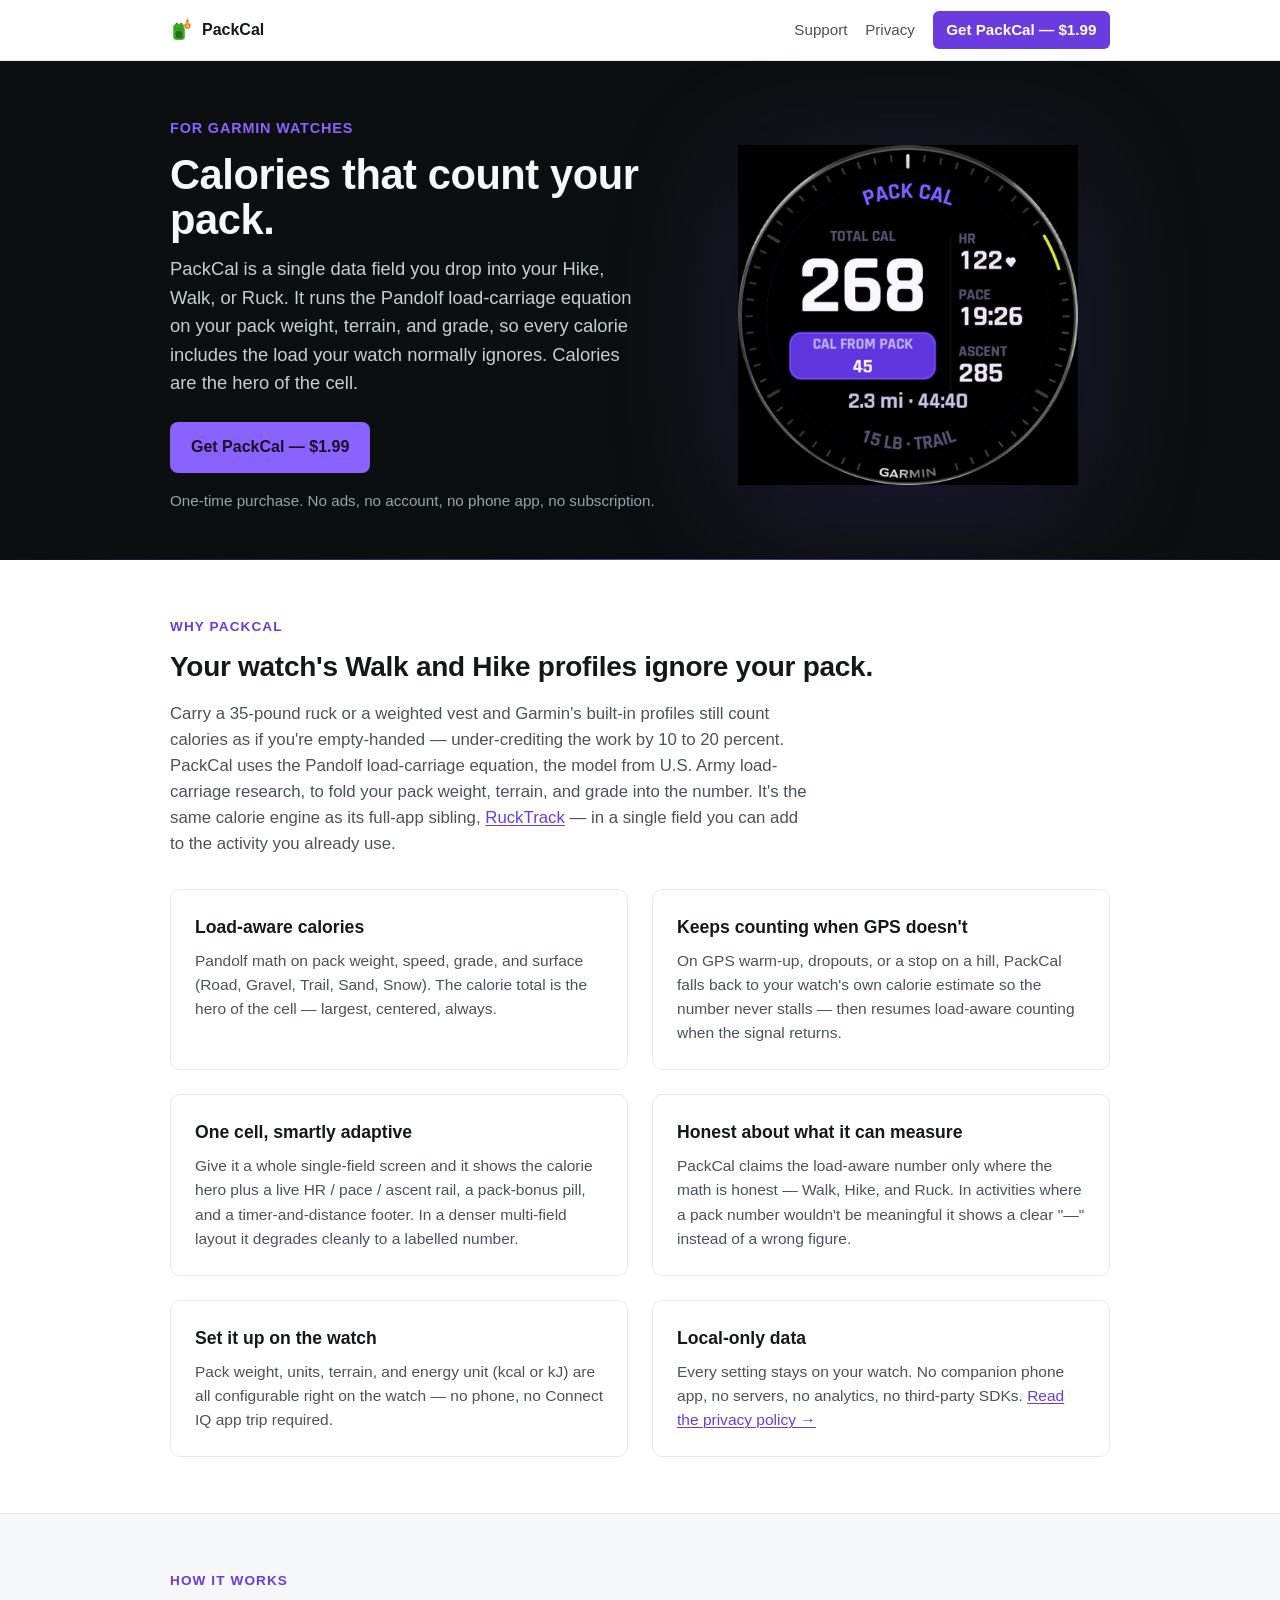
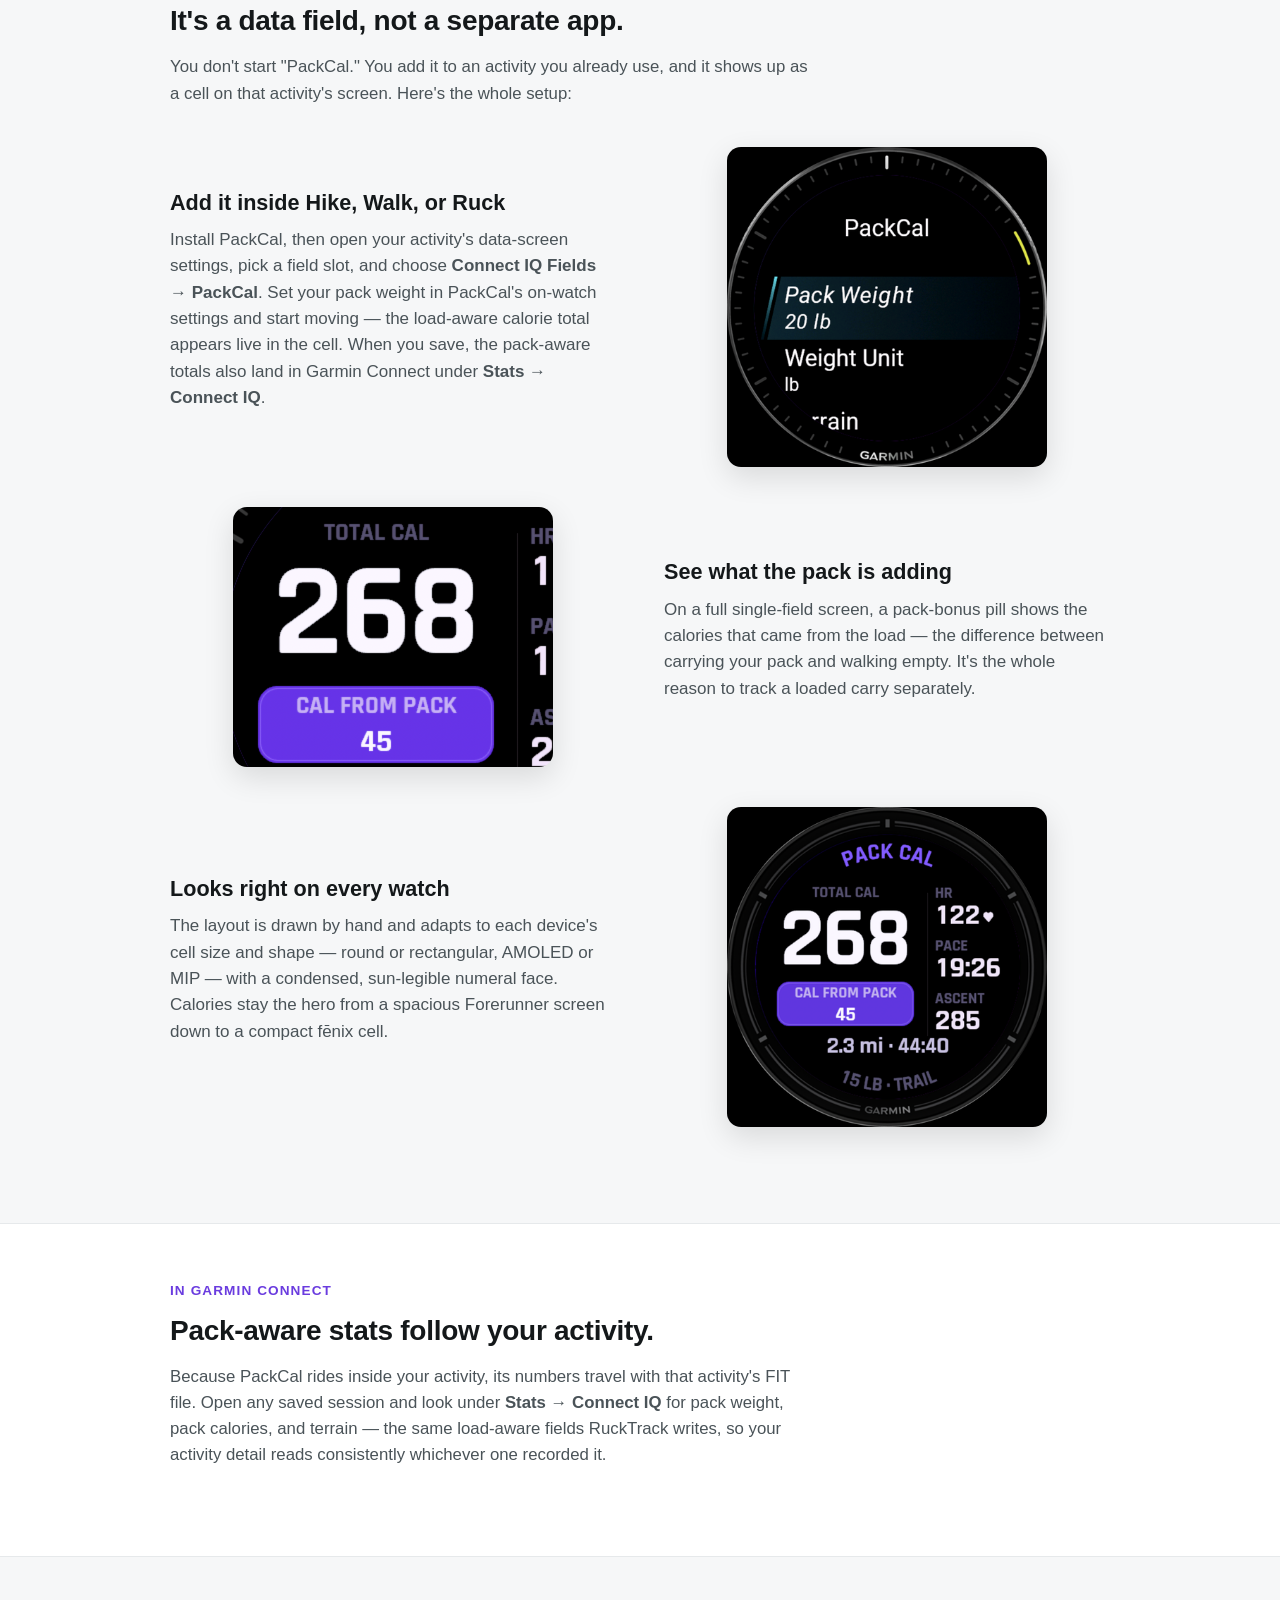
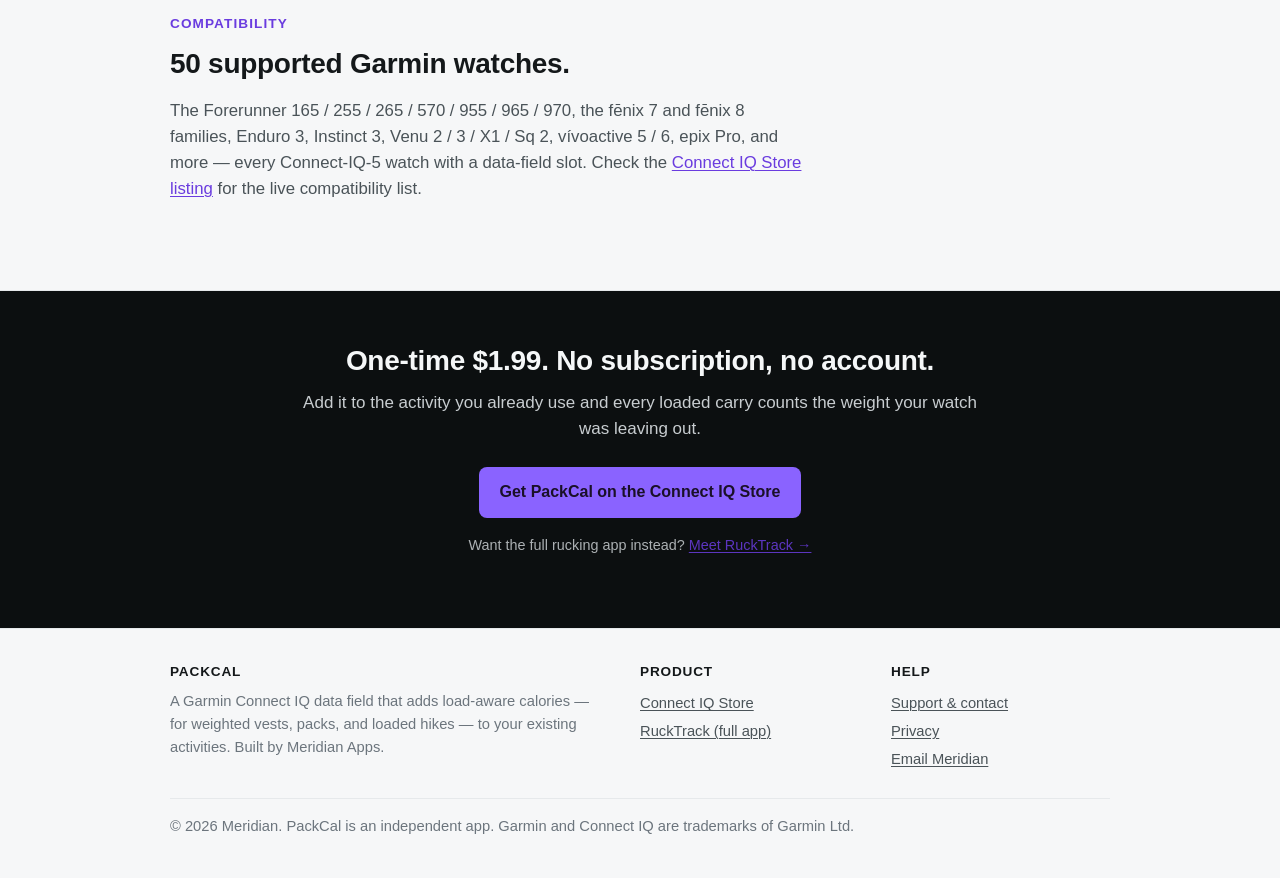
==== index.html @ c39e0c15 "PackCal docs site: landing, privacy, support + shared-style parity guard Public GitHub Pages site fo" ====
<!DOCTYPE html>
<html lang="en">
<head>
<meta charset="utf-8">
<meta name="viewport" content="width=device-width,initial-scale=1">
<title>PackCal — Load-aware calories for your Garmin, in one data field</title>
<meta name="description" content="PackCal is a Garmin Connect IQ data field that adds pack- and vest-aware calories to your Hike, Walk, or Ruck. Pandolf load-carriage math, calories as the hero of the cell, FIT export. $1.99 on the Connect IQ Store.">
<link rel="canonical" href="https://meridian-apps.github.io/packcal-docs/">
<meta property="og:type" content="website">
<meta property="og:title" content="PackCal — Load-aware calories for your Garmin, in one data field">
<meta property="og:description" content="Pack- and vest-aware calories via the Pandolf equation, dropped into your existing Hike or Walk. $1.99 on the Connect IQ Store.">
<meta property="og:url" content="https://meridian-apps.github.io/packcal-docs/">
<meta property="og:image" content="https://meridian-apps.github.io/packcal-docs/og-image.png">
<meta name="twitter:card" content="summary_large_image">
<meta name="twitter:title" content="PackCal — Load-aware calories for your Garmin, in one data field">
<meta name="twitter:description" content="Pack- and vest-aware calories via the Pandolf equation, dropped into your existing Hike or Walk.">
<meta name="twitter:image" content="https://meridian-apps.github.io/packcal-docs/og-image.png">
<link rel="icon" type="image/png" href="icon.png">
<link rel="stylesheet" href="style.css">
<script type="application/ld+json">
{
  "@context": "https://schema.org",
  "@type": "SoftwareApplication",
  "name": "PackCal",
  "applicationCategory": "HealthApplication",
  "applicationSubCategory": "Fitness",
  "operatingSystem": "Garmin Connect IQ",
  "description": "A Garmin Connect IQ data field that adds load-aware calories (weighted vest, pack, loaded hike) to your existing activities via the Pandolf equation. Calories as the hero of the cell, FIT export, on-watch settings.",
  "url": "https://meridian-apps.github.io/packcal-docs/",
  "downloadUrl": "https://apps.garmin.com/apps/2c5c0814-9b91-4dd4-92e8-3e60c0c3a8f1",
  "image": "https://meridian-apps.github.io/packcal-docs/og-image.png",
  "offers": {
    "@type": "Offer",
    "price": "1.99",
    "priceCurrency": "USD"
  },
  "publisher": {
    "@type": "Organization",
    "name": "Meridian",
    "url": "https://meridian-apps.github.io/packcal-docs/"
  }
}
</script>
</head>
<body>

<nav class="topnav">
  <div class="topnav-inner">
    <a class="topnav-brand" href="./"><img src="icon.png" alt=""> PackCal</a>
    <div class="topnav-links">
      <a href="support.html">Support</a>
      <a href="privacy.html">Privacy</a>
      <a class="topnav-cta" href="https://apps.garmin.com/apps/2c5c0814-9b91-4dd4-92e8-3e60c0c3a8f1">Get PackCal — $1.99</a>
    </div>
  </div>
</nav>

<header class="hero">
  <div class="hero-inner">
    <div>
      <p class="hero-tag">For Garmin watches</p>
      <h1>Calories that count your pack.</h1>
      <p class="hero-lede">PackCal is a single data field you drop into your Hike, Walk, or Ruck. It runs the Pandolf load-carriage equation on your pack weight, terrain, and grade, so every calorie includes the load your watch normally ignores. Calories are the hero of the cell.</p>
      <div class="hero-ctas">
        <a class="btn btn-primary" href="https://apps.garmin.com/apps/2c5c0814-9b91-4dd4-92e8-3e60c0c3a8f1">Get PackCal — $1.99</a>
      </div>
      <p class="hero-price">One-time purchase. No ads, no account, no phone app, no subscription.</p>
    </div>
    <div class="hero-shot">
      <img src="assets/screenshots/1-hero-15lb-trail.png" alt="PackCal single-field screen: a large calorie total with a live HR / pace / ascent rail and a pack-bonus pill, on a 15 lb Trail ruck">
    </div>
  </div>
</header>

<section>
  <div class="wrap">
    <p class="eyebrow">Why PackCal</p>
    <h2>Your watch's Walk and Hike profiles ignore your pack.</h2>
    <p class="section-lede">Carry a 35-pound ruck or a weighted vest and Garmin's built-in profiles still count calories as if you're empty-handed — under-crediting the work by 10 to 20 percent. PackCal uses the Pandolf load-carriage equation, the model from U.S. Army load-carriage research, to fold your pack weight, terrain, and grade into the number. It's the same calorie engine as its full-app sibling, <a href="https://meridian-apps.github.io/rucktrack-docs/">RuckTrack</a> — in a single field you can add to the activity you already use.</p>

    <div class="feature-grid">
      <div class="feature-card">
        <h3>Load-aware calories</h3>
        <p>Pandolf math on pack weight, speed, grade, and surface (Road, Gravel, Trail, Sand, Snow). The calorie total is the hero of the cell — largest, centered, always.</p>
      </div>
      <div class="feature-card">
        <h3>Keeps counting when GPS doesn't</h3>
        <p>On GPS warm-up, dropouts, or a stop on a hill, PackCal falls back to your watch's own calorie estimate so the number never stalls — then resumes load-aware counting when the signal returns.</p>
      </div>
      <div class="feature-card">
        <h3>One cell, smartly adaptive</h3>
        <p>Give it a whole single-field screen and it shows the calorie hero plus a live HR / pace / ascent rail, a pack-bonus pill, and a timer-and-distance footer. In a denser multi-field layout it degrades cleanly to a labelled number.</p>
      </div>
      <div class="feature-card">
        <h3>Honest about what it can measure</h3>
        <p>PackCal claims the load-aware number only where the math is honest — Walk, Hike, and Ruck. In activities where a pack number wouldn't be meaningful it shows a clear "&mdash;" instead of a wrong figure.</p>
      </div>
      <div class="feature-card">
        <h3>Set it up on the watch</h3>
        <p>Pack weight, units, terrain, and energy unit (kcal or kJ) are all configurable right on the watch — no phone, no Connect IQ app trip required.</p>
      </div>
      <div class="feature-card">
        <h3>Local-only data</h3>
        <p>Every setting stays on your watch. No companion phone app, no servers, no analytics, no third-party SDKs. <a href="privacy.html">Read the privacy policy &rarr;</a></p>
      </div>
    </div>
  </div>
</section>

<section class="alt">
  <div class="wrap">
    <p class="eyebrow">How it works</p>
    <h2>It's a data field, not a separate app.</h2>
    <p class="section-lede">You don't start "PackCal." You add it to an activity you already use, and it shows up as a cell on that activity's screen. Here's the whole setup:</p>

    <div class="row">
      <div class="row-text">
        <h3>Add it inside Hike, Walk, or Ruck</h3>
        <p>Install PackCal, then open your activity's data-screen settings, pick a field slot, and choose <strong>Connect IQ Fields &rarr; PackCal</strong>. Set your pack weight in PackCal's on-watch settings and start moving — the load-aware calorie total appears live in the cell. When you save, the pack-aware totals also land in Garmin Connect under <strong>Stats &rarr; Connect IQ</strong>.</p>
      </div>
      <div class="row-shot">
        <img src="assets/screenshots/3-on-watch-settings.png" alt="PackCal on-watch settings: pack weight, units, terrain, all editable on the watch">
      </div>
    </div>

    <div class="row reverse">
      <div class="row-text">
        <h3>See what the pack is adding</h3>
        <p>On a full single-field screen, a pack-bonus pill shows the calories that came from the load — the difference between carrying your pack and walking empty. It's the whole reason to track a loaded carry separately.</p>
      </div>
      <div class="row-shot">
        <img src="assets/screenshots/2-pack-added-crop.png" alt="PackCal pack-bonus pill showing calories added by the pack">
      </div>
    </div>

    <div class="row">
      <div class="row-text">
        <h3>Looks right on every watch</h3>
        <p>The layout is drawn by hand and adapts to each device's cell size and shape — round or rectangular, AMOLED or MIP — with a condensed, sun-legible numeral face. Calories stay the hero from a spacious Forerunner screen down to a compact fēnix cell.</p>
      </div>
      <div class="row-shot">
        <img src="assets/screenshots/5-epix-pro.png" alt="PackCal rendered on an epix Pro, showing the adaptive layout">
      </div>
    </div>
  </div>
</section>

<section>
  <div class="wrap">
    <p class="eyebrow">In Garmin Connect</p>
    <h2>Pack-aware stats follow your activity.</h2>
    <p class="section-lede">Because PackCal rides inside your activity, its numbers travel with that activity's FIT file. Open any saved session and look under <strong>Stats &rarr; Connect IQ</strong> for pack weight, pack calories, and terrain — the same load-aware fields RuckTrack writes, so your activity detail reads consistently whichever one recorded it.</p>
  </div>
</section>

<section class="alt">
  <div class="wrap">
    <p class="eyebrow">Compatibility</p>
    <h2>50 supported Garmin watches.</h2>
    <p class="section-lede">The Forerunner 165 / 255 / 265 / 570 / 955 / 965 / 970, the fēnix 7 and fēnix 8 families, Enduro 3, Instinct 3, Venu 2 / 3 / X1 / Sq 2, vívoactive 5 / 6, epix Pro, and more — every Connect-IQ-5 watch with a data-field slot. Check the <a href="https://apps.garmin.com/apps/2c5c0814-9b91-4dd4-92e8-3e60c0c3a8f1">Connect IQ Store listing</a> for the live compatibility list.</p>
  </div>
</section>

<section class="cta-band">
  <div class="wrap-narrow">
    <h2>One-time $1.99. No subscription, no account.</h2>
    <p>Add it to the activity you already use and every loaded carry counts the weight your watch was leaving out.</p>
    <a class="btn btn-primary" href="https://apps.garmin.com/apps/2c5c0814-9b91-4dd4-92e8-3e60c0c3a8f1">Get PackCal on the Connect IQ Store</a>
    <p style="margin-top: 1rem; font-size: 0.9rem; opacity: 0.85;">Want the full rucking app instead? <a href="https://meridian-apps.github.io/rucktrack-docs/">Meet RuckTrack &rarr;</a></p>
  </div>
</section>

<footer class="site-footer">
  <div class="wrap">
    <div class="footer-cols">
      <div>
        <h5>PackCal</h5>
        <p>A Garmin Connect IQ data field that adds load-aware calories — for weighted vests, packs, and loaded hikes — to your existing activities. Built by Meridian Apps.</p>
      </div>
      <div>
        <h5>Product</h5>
        <ul>
          <li><a href="https://apps.garmin.com/apps/2c5c0814-9b91-4dd4-92e8-3e60c0c3a8f1">Connect IQ Store</a></li>
          <li><a href="https://meridian-apps.github.io/rucktrack-docs/">RuckTrack (full app)</a></li>
        </ul>
      </div>
      <div>
        <h5>Help</h5>
        <ul>
          <li><a href="support.html">Support &amp; contact</a></li>
          <li><a href="privacy.html">Privacy</a></li>
          <li><a href="mailto:garmin.lanam+packcal@gmail.com">Email Meridian</a></li>
        </ul>
      </div>
    </div>
    <div class="footer-bottom">
      &copy; 2026 Meridian. PackCal is an independent app. Garmin and Connect IQ are trademarks of Garmin Ltd.
    </div>
  </div>
</footer>

</body>
</html>
---- style.css ----
/* PackCal docs — Meridian
   Light theme, AMOLED-friendly hero band, mobile-first.
*/

:root {
  --ink: #14181a;
  --ink-soft: #4a5358;
  --ink-mute: #6c757d;
  --paper: #ffffff;
  --paper-soft: #f6f7f8;
  --paper-edge: #e6e9eb;
  --brand: #6A3CDF;       /* violet for links, AA contrast on white */
  --brand-glow: #8A63FF;  /* in-app vibrant violet for accents */
  --hero-bg: #0c0f10;     /* near-black for AMOLED showcase band */
  --hero-ink: #f5f7f8;
}

* {
  box-sizing: border-box;
}

html {
  -webkit-text-size-adjust: 100%;
}

body {
  font-family: -apple-system, BlinkMacSystemFont, "Segoe UI", Roboto, "Helvetica Neue", Arial, sans-serif;
  margin: 0;
  padding: 0;
  color: var(--ink);
  background: var(--paper);
  line-height: 1.55;
  font-size: 17px;
}

img {
  max-width: 100%;
  height: auto;
  display: block;
}

a {
  color: var(--brand);
  text-decoration: underline;
  text-decoration-thickness: 1px;
  text-underline-offset: 2px;
}
a:hover { text-decoration-thickness: 2px; }

code {
  background: var(--paper-soft);
  padding: 0.1rem 0.35rem;
  border-radius: 3px;
  font-size: 0.92em;
  font-family: ui-monospace, SFMono-Regular, "SF Mono", Menlo, Consolas, monospace;
}

/* ---------- Layout primitives ---------- */

.wrap {
  max-width: 980px;
  margin: 0 auto;
  padding: 0 1.25rem;
}

.wrap-narrow {
  max-width: 720px;
  margin: 0 auto;
  padding: 0 1.25rem;
}

/* ---------- Top nav ---------- */

.topnav {
  background: var(--paper);
  border-bottom: 1px solid var(--paper-edge);
  position: sticky;
  top: 0;
  z-index: 10;
  backdrop-filter: saturate(180%) blur(10px);
  -webkit-backdrop-filter: saturate(180%) blur(10px);
  background: rgba(255,255,255,0.92);
}
.topnav-inner {
  max-width: 980px;
  margin: 0 auto;
  padding: 0.7rem 1.25rem;
  display: flex;
  align-items: center;
  gap: 1.25rem;
  flex-wrap: wrap;
}
.topnav-brand {
  font-weight: 700;
  font-size: 1rem;
  color: var(--ink);
  text-decoration: none;
  display: flex;
  align-items: center;
  gap: 0.5rem;
}
.topnav-brand img {
  width: 24px;
  height: 24px;
  border-radius: 5px;
}
.topnav-links {
  margin-left: auto;
  display: flex;
  gap: 1.1rem;
  align-items: center;
  flex-wrap: wrap;
}
.topnav-links a {
  color: var(--ink-soft);
  text-decoration: none;
  font-size: 0.95rem;
}
.topnav-links a:hover { color: var(--brand); }
.topnav-cta {
  background: var(--brand);
  color: #fff !important;
  padding: 0.45rem 0.85rem;
  border-radius: 6px;
  font-weight: 600;
  font-size: 0.9rem;
}
.topnav-cta:hover { background: #4F23B8; }

/* ---------- Hero ---------- */

.hero {
  background: var(--hero-bg);
  color: var(--hero-ink);
  padding: 3.5rem 0 3rem;
  position: relative;
  overflow: hidden;
}
.hero::after {
  content: "";
  position: absolute;
  inset: auto 0 0 0;
  height: 1px;
  background: linear-gradient(90deg, transparent, rgba(138,99,255,0.6), transparent);
}
.hero-inner {
  max-width: 980px;
  margin: 0 auto;
  padding: 0 1.25rem;
  display: grid;
  grid-template-columns: 1.1fr 0.9fr;
  gap: 2.5rem;
  align-items: center;
}
.hero h1 {
  font-size: 2.6rem;
  line-height: 1.1;
  margin: 0 0 0.75rem;
  letter-spacing: -0.01em;
  font-weight: 700;
}
.hero-tag {
  color: var(--brand-glow);
  font-weight: 600;
  font-size: 0.9rem;
  text-transform: uppercase;
  letter-spacing: 0.06em;
  margin: 0 0 0.75rem;
}
.hero-lede {
  font-size: 1.15rem;
  color: #c8cdd0;
  margin: 0 0 1.5rem;
  max-width: 30rem;
}
.hero-ctas {
  display: flex;
  gap: 0.85rem;
  flex-wrap: wrap;
  align-items: center;
}
.btn {
  display: inline-block;
  padding: 0.75rem 1.25rem;
  border-radius: 8px;
  font-weight: 600;
  text-decoration: none;
  font-size: 1rem;
  border: 1px solid transparent;
  transition: background 0.15s, border 0.15s;
}
.btn-primary {
  background: var(--brand-glow);
  color: #1A1028;
}
.btn-primary:hover { background: #9C7CFF; }
.btn-secondary {
  background: transparent;
  color: var(--hero-ink);
  border-color: rgba(255,255,255,0.25);
}
.btn-secondary:hover { border-color: var(--brand-glow); color: var(--brand-glow); }
.hero-price {
  color: #9aa3a8;
  font-size: 0.95rem;
  margin: 1rem 0 0;
}
.hero-shot {
  display: flex;
  justify-content: center;
}
.hero-shot img {
  max-width: 340px;
  width: 100%;
  filter: drop-shadow(0 20px 60px rgba(138,99,255,0.18)) drop-shadow(0 6px 20px rgba(0,0,0,0.45));
}

/* ---------- Sections ---------- */

section {
  padding: 3.5rem 0;
  border-bottom: 1px solid var(--paper-edge);
}
section.alt {
  background: var(--paper-soft);
}
section:last-of-type { border-bottom: 0; }

.eyebrow {
  color: var(--brand);
  font-weight: 600;
  font-size: 0.85rem;
  text-transform: uppercase;
  letter-spacing: 0.08em;
  margin: 0 0 0.5rem;
}
h2 {
  font-size: 1.75rem;
  margin: 0 0 0.75rem;
  letter-spacing: -0.01em;
}
h3 {
  font-size: 1.15rem;
  margin: 1.5rem 0 0.5rem;
}
p { margin: 0 0 1rem; }
.section-lede {
  font-size: 1.05rem;
  color: var(--ink-soft);
  margin: 0 0 2rem;
  max-width: 40rem;
}

/* ---------- Feature grid ---------- */

.feature-grid {
  display: grid;
  grid-template-columns: repeat(2, 1fr);
  gap: 1.5rem;
  margin: 0;
}
.feature-card {
  background: var(--paper);
  border: 1px solid var(--paper-edge);
  border-radius: 10px;
  padding: 1.5rem;
}
section.alt .feature-card {
  background: var(--paper);
}
.feature-card h3 {
  margin: 0 0 0.5rem;
  font-size: 1.1rem;
}
.feature-card p {
  color: var(--ink-soft);
  font-size: 0.97rem;
  margin: 0;
}

/* ---------- Watch screenshot strip ---------- */

.shots {
  display: grid;
  grid-template-columns: repeat(3, 1fr);
  gap: 1.5rem;
  margin: 2rem 0 0;
}
.shot {
  text-align: center;
}
.shot img {
  background: #000;
  border-radius: 12px;
  margin: 0 auto;
  max-width: 280px;
  width: 100%;
  box-shadow: 0 10px 30px rgba(0,0,0,0.12);
}
.shot-caption {
  margin-top: 0.6rem;
  font-size: 0.9rem;
  color: var(--ink-soft);
}

/* ---------- Feature row (image + text alternating) ---------- */

.row {
  display: grid;
  grid-template-columns: 1fr 1fr;
  gap: 3rem;
  align-items: center;
  margin: 2.5rem 0;
}
.row.reverse .row-text { order: 2; }
.row.reverse .row-shot { order: 1; }
.row-shot img {
  max-width: 320px;
  margin: 0 auto;
  background: #000;
  border-radius: 14px;
  box-shadow: 0 10px 30px rgba(0,0,0,0.12);
}
.row-text h3 {
  margin-top: 0;
  font-size: 1.35rem;
}
.row-text p { color: var(--ink-soft); }

/* ---------- Connect screenshots ---------- */

.connect-row {
  display: grid;
  grid-template-columns: 1fr 1fr;
  gap: 2rem;
  margin: 1.5rem 0 0;
  align-items: flex-start;
}
.connect-row img {
  border-radius: 14px;
  box-shadow: 0 10px 30px rgba(0,0,0,0.12);
  max-width: 380px;
  margin: 0 auto;
  border: 1px solid var(--paper-edge);
}
.connect-row figcaption {
  text-align: center;
  font-size: 0.9rem;
  color: var(--ink-soft);
  margin-top: 0.75rem;
}

/* ---------- Devices ---------- */

.device-grid {
  display: grid;
  grid-template-columns: repeat(2, 1fr);
  gap: 1rem 2rem;
  margin: 1.25rem 0 0;
}
.device-grid h4 {
  margin: 1.25rem 0 0.25rem;
  font-size: 0.85rem;
  text-transform: uppercase;
  letter-spacing: 0.06em;
  color: var(--ink-mute);
}
.device-grid ul {
  margin: 0;
  padding: 0;
  list-style: none;
}
.device-grid li {
  padding: 0.15rem 0;
  font-size: 0.97rem;
}

/* ---------- CTA band ---------- */

.cta-band {
  background: var(--hero-bg);
  color: var(--hero-ink);
  padding: 3rem 0;
  text-align: center;
}
.cta-band h2 {
  color: var(--hero-ink);
  margin: 0 0 0.5rem;
}
.cta-band p {
  color: #c8cdd0;
  margin: 0 0 1.5rem;
}
.cta-band .btn-primary { background: var(--brand-glow); color: #1A1028; }

/* ---------- TOC, content pages ---------- */

.page-head {
  padding: 2.5rem 0 1.5rem;
}
.page-head h1 {
  margin: 0 0 0.5rem;
  font-size: 2.1rem;
  letter-spacing: -0.01em;
}
.page-head .updated,
.updated {
  color: var(--ink-mute);
  font-size: 0.9rem;
}

.toc {
  background: var(--paper-soft);
  padding: 1.1rem 1.5rem;
  border-radius: 8px;
  margin: 1.5rem 0 2rem;
  border: 1px solid var(--paper-edge);
}
.toc ol { margin: 0; padding-left: 1.25rem; }
.toc a { color: var(--ink); text-decoration: none; }
.toc a:hover { text-decoration: underline; }

.content-page {
  padding-bottom: 3rem;
}
.content-page h2 {
  font-size: 1.4rem;
  margin: 2rem 0 0.5rem;
  scroll-margin-top: 5rem;
}
.content-page h3 {
  font-size: 1.1rem;
  margin: 1.5rem 0 0.5rem;
}
.content-page ul, .content-page ol {
  padding-left: 1.4rem;
  margin: 0.5rem 0 1.25rem;
}
.content-page li { margin-bottom: 0.35rem; }

.back {
  font-size: 0.9rem;
  display: inline-block;
  margin: 0.5rem 0 0;
}

/* ---------- Math block ---------- */
.formula {
  background: var(--paper-soft);
  border-left: 3px solid var(--brand-glow);
  padding: 0.85rem 1.1rem;
  font-family: ui-monospace, SFMono-Regular, "SF Mono", Menlo, Consolas, monospace;
  font-size: 0.95rem;
  margin: 1rem 0;
  overflow-x: auto;
  border-radius: 0 6px 6px 0;
}
.formula em { color: var(--ink-mute); font-style: normal; }

/* ---------- Footer ---------- */

footer.site-footer {
  background: var(--paper-soft);
  border-top: 1px solid var(--paper-edge);
  padding: 2rem 0 2.5rem;
  color: var(--ink-mute);
  font-size: 0.92rem;
  margin-top: 0;
}
footer.site-footer a { color: var(--ink-soft); }
.footer-cols {
  display: grid;
  grid-template-columns: 2fr 1fr 1fr;
  gap: 2rem;
}
.footer-cols h5 {
  margin: 0 0 0.5rem;
  font-size: 0.85rem;
  text-transform: uppercase;
  letter-spacing: 0.06em;
  color: var(--ink);
}
.footer-cols ul {
  list-style: none;
  padding: 0;
  margin: 0;
}
.footer-cols li { padding: 0.15rem 0; }
.footer-bottom {
  margin-top: 1.5rem;
  padding-top: 1rem;
  border-top: 1px solid var(--paper-edge);
}

/* ---------- Mobile ---------- */

@media (max-width: 760px) {
  body { font-size: 16px; }
  .hero { padding: 2.25rem 0 2rem; }
  .hero-inner {
    grid-template-columns: 1fr;
    gap: 1.5rem;
    text-align: center;
  }
  .hero h1 { font-size: 2rem; }
  .hero-lede { margin-left: auto; margin-right: auto; }
  .hero-ctas { justify-content: center; }
  .hero-shot img { max-width: 260px; }
  section { padding: 2.5rem 0; }
  h2 { font-size: 1.45rem; }
  .feature-grid {
    grid-template-columns: 1fr;
    gap: 1rem;
  }
  .shots { grid-template-columns: repeat(2, 1fr); gap: 1rem; }
  .row { grid-template-columns: 1fr; gap: 1.25rem; }
  .row.reverse .row-text,
  .row.reverse .row-shot { order: 0; }
  .row-shot img { max-width: 240px; }
  .connect-row { grid-template-columns: 1fr; }
  .device-grid { grid-template-columns: 1fr; gap: 0.25rem; }
  .topnav-links { gap: 0.75rem; font-size: 0.9rem; }
  .footer-cols { grid-template-columns: 1fr; gap: 1.25rem; }
  .toc { padding: 1rem 1.25rem; }
}

@media (max-width: 420px) {
  .shots { grid-template-columns: 1fr; }
  .topnav-inner { padding: 0.6rem 1rem; }
  .topnav-links a:not(.topnav-cta) { display: none; }
  .topnav-cta { padding: 0.4rem 0.75rem; font-size: 0.85rem; }
}
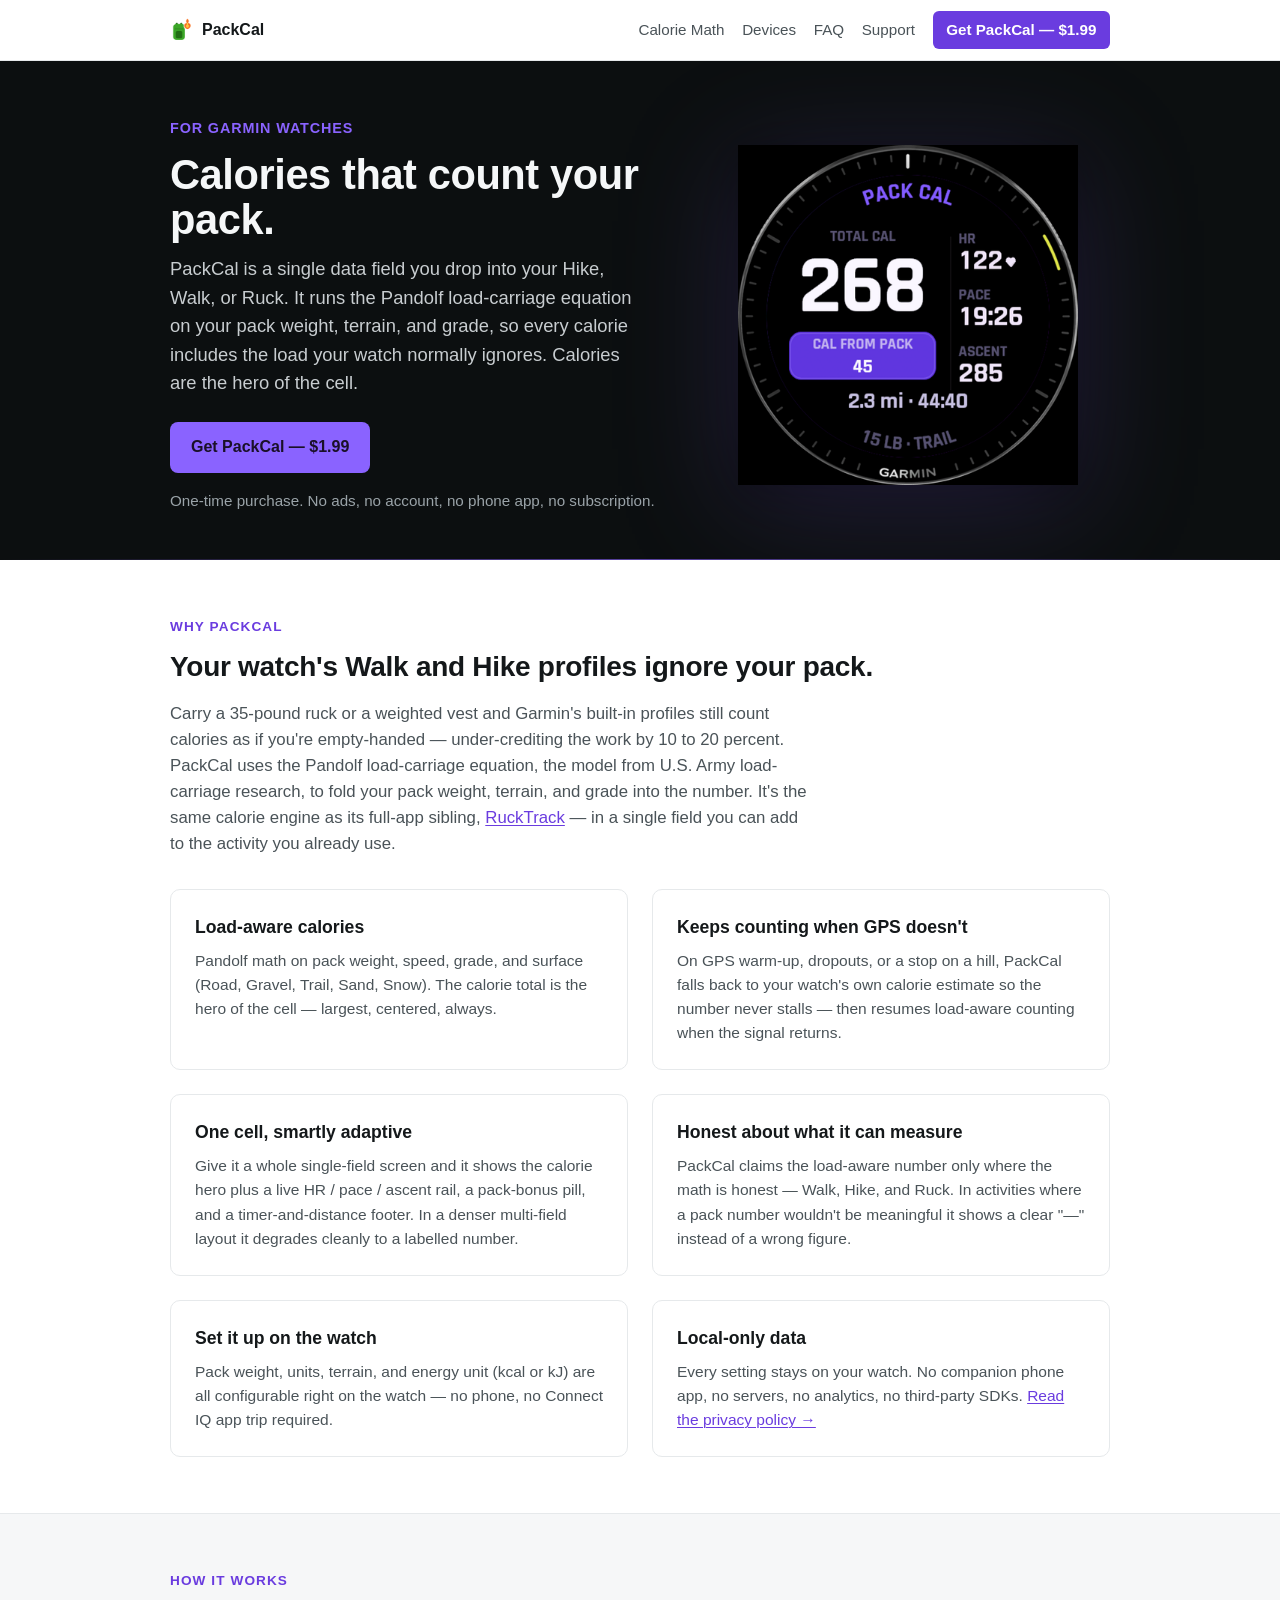
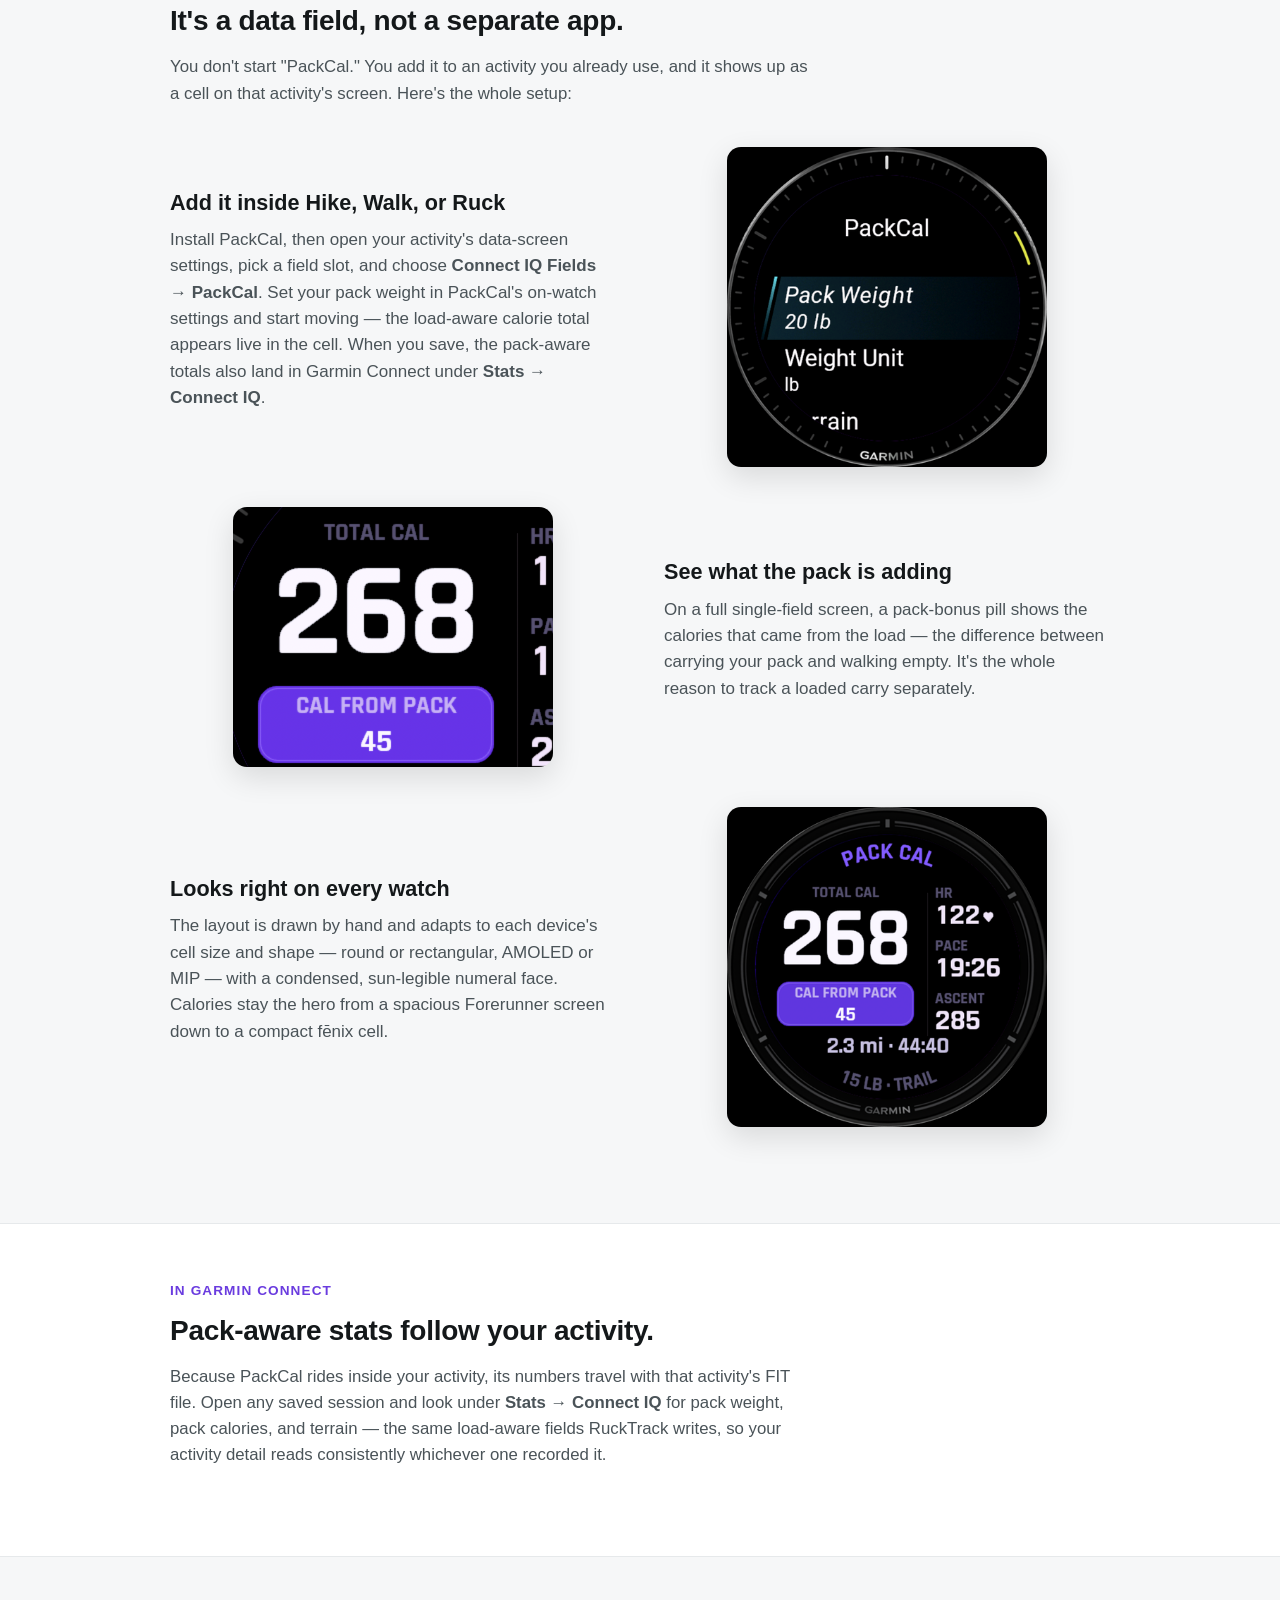
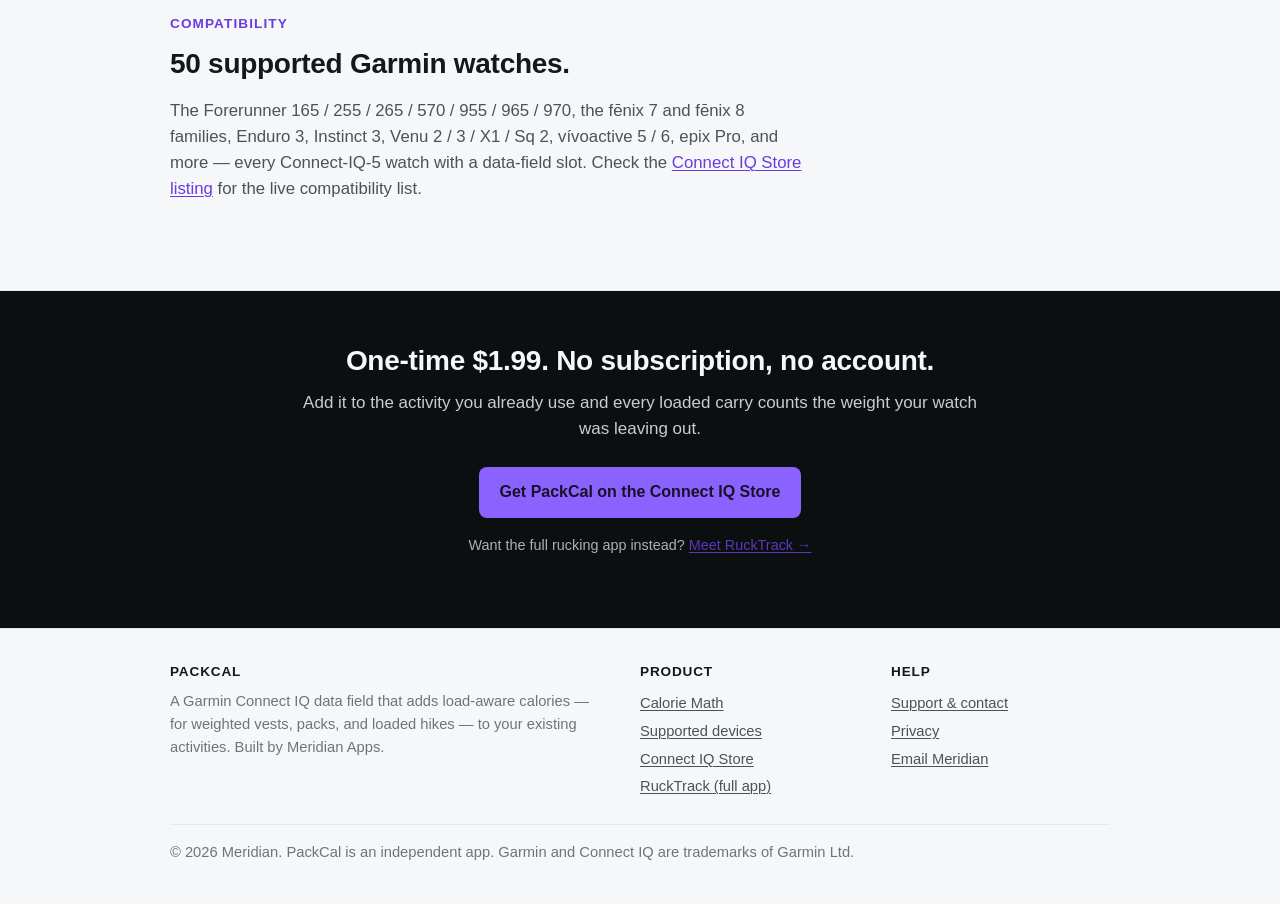
==== commit 99963f53: "Add FAQ, Calorie Math, and Devices pages; wire nav + sitemap - faq.html — data-field-first FAQ (how " ====
--- a/index.html
+++ b/index.html
@@ -48,8 +48,10 @@
   <div class="topnav-inner">
     <a class="topnav-brand" href="./"><img src="icon.png" alt=""> PackCal</a>
     <div class="topnav-links">
+      <a href="calorie-math.html">Calorie Math</a>
+      <a href="devices.html">Devices</a>
+      <a href="faq.html">FAQ</a>
       <a href="support.html">Support</a>
-      <a href="privacy.html">Privacy</a>
       <a class="topnav-cta" href="https://apps.garmin.com/apps/2c5c0814-9b91-4dd4-92e8-3e60c0c3a8f1">Get PackCal — $1.99</a>
     </div>
   </div>
@@ -180,6 +182,8 @@
       <div>
         <h5>Product</h5>
         <ul>
+          <li><a href="calorie-math.html">Calorie Math</a></li>
+          <li><a href="devices.html">Supported devices</a></li>
           <li><a href="https://apps.garmin.com/apps/2c5c0814-9b91-4dd4-92e8-3e60c0c3a8f1">Connect IQ Store</a></li>
           <li><a href="https://meridian-apps.github.io/rucktrack-docs/">RuckTrack (full app)</a></li>
         </ul>
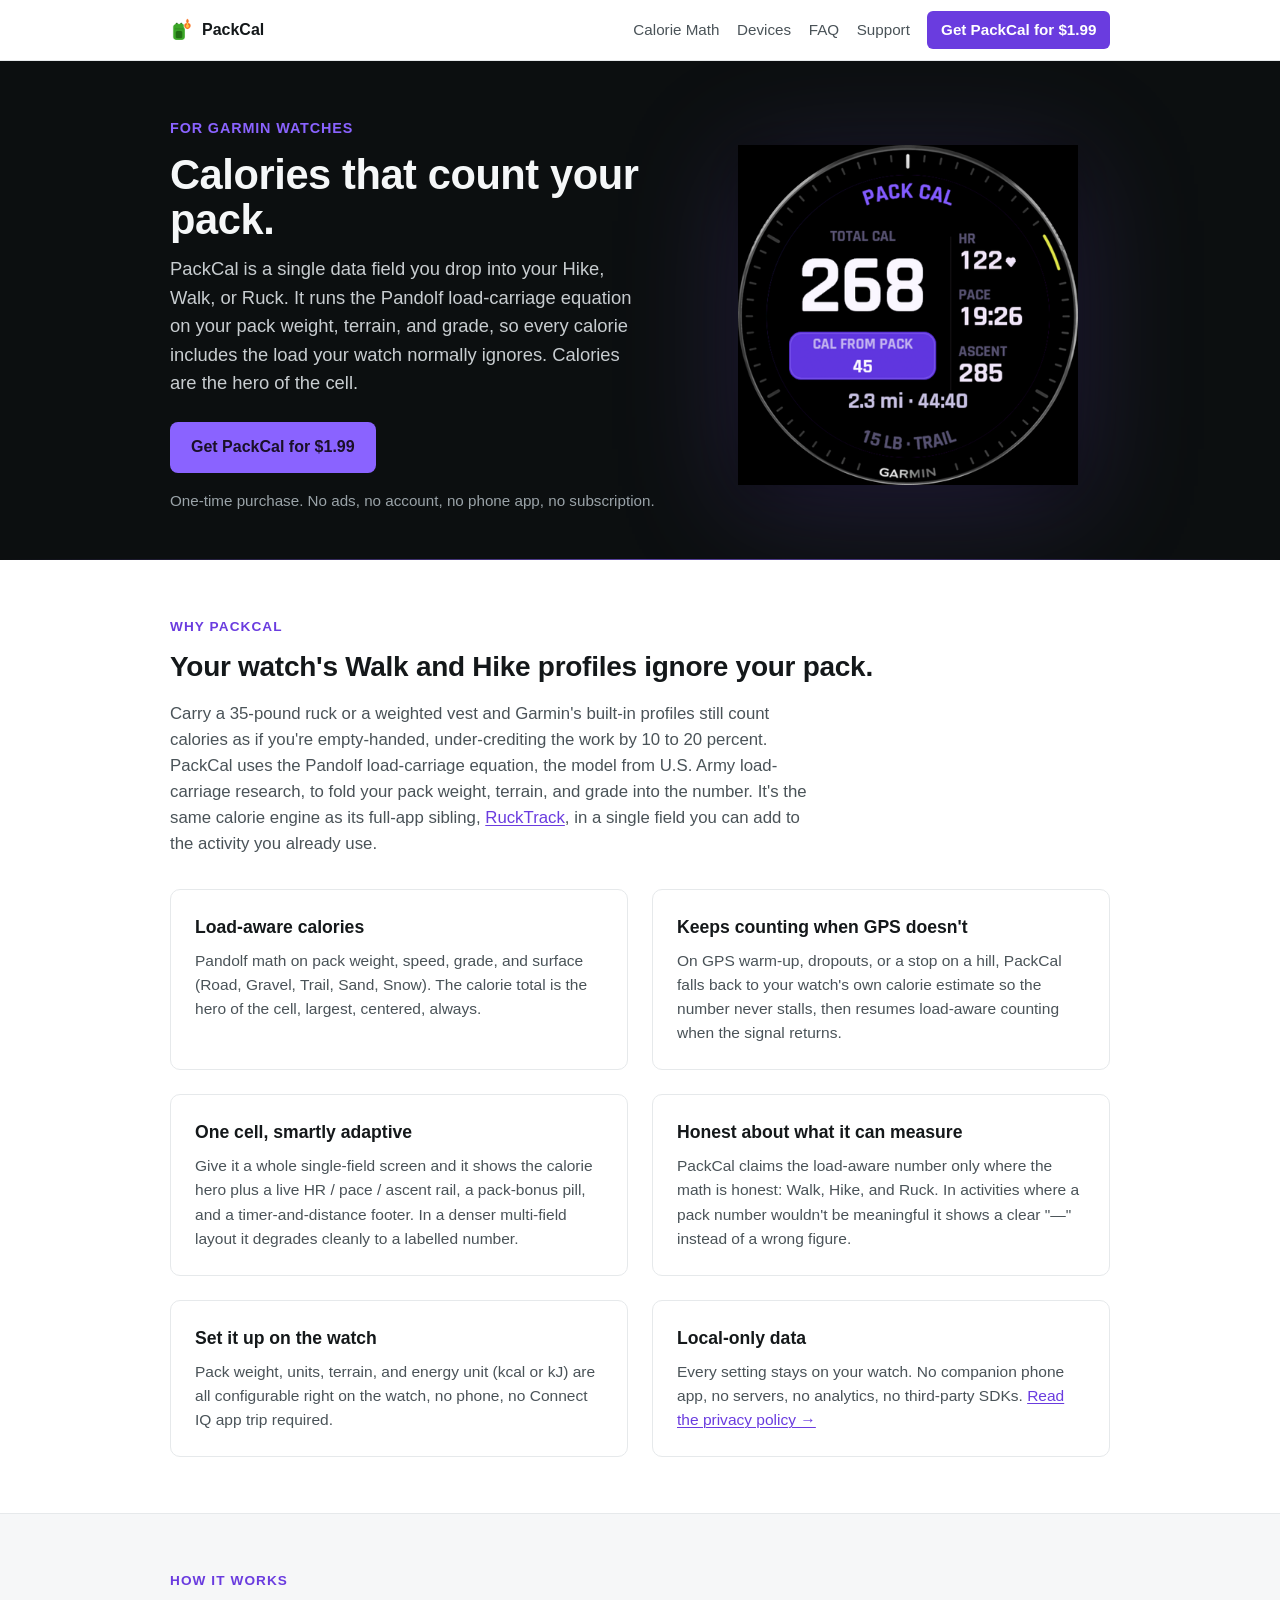
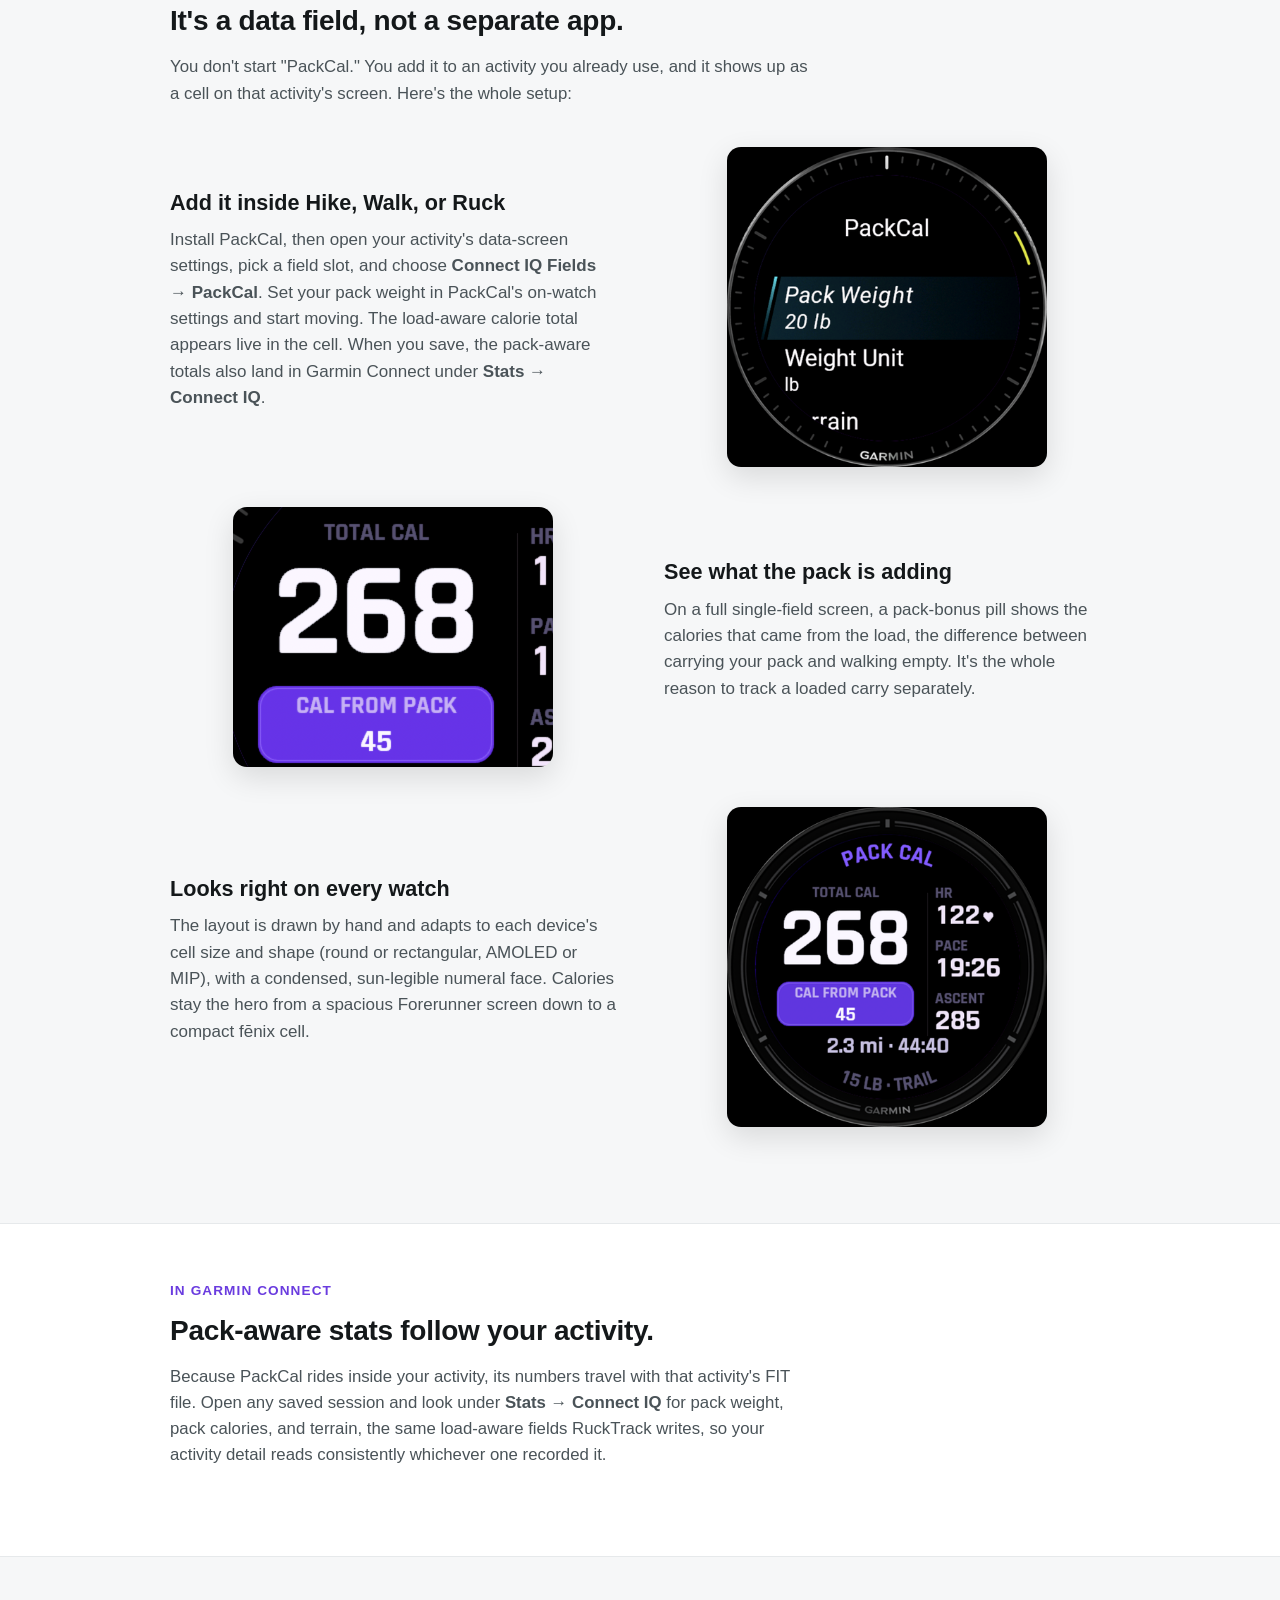
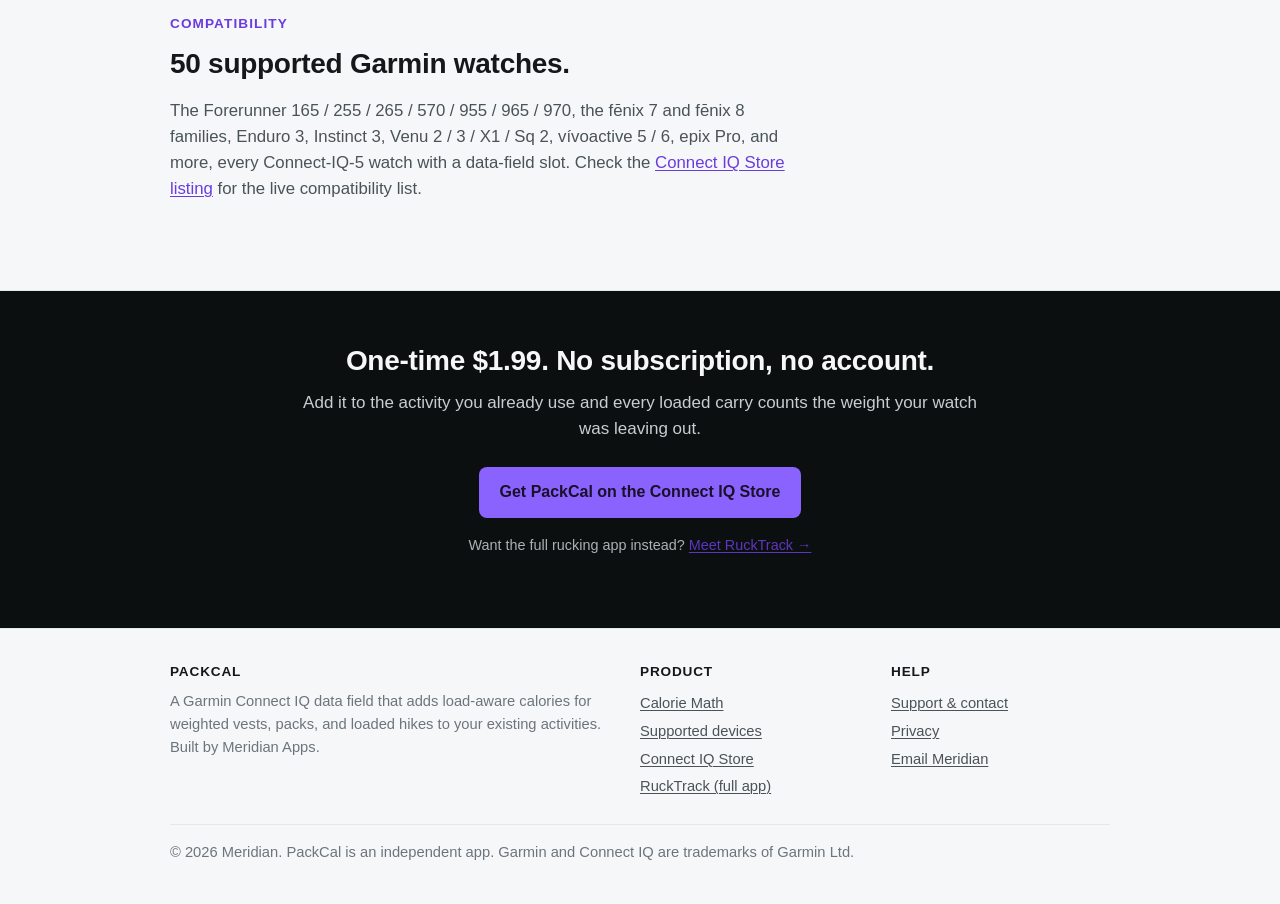
==== commit 1f45485e: "docs: cut em-dashes from prose Per house style, reduce em-dash density in the prose. Connective and " ====
--- a/index.html
+++ b/index.html
@@ -52,7 +52,7 @@
       <a href="devices.html">Devices</a>
       <a href="faq.html">FAQ</a>
       <a href="support.html">Support</a>
-      <a class="topnav-cta" href="https://apps.garmin.com/apps/2c5c0814-9b91-4dd4-92e8-3e60c0c3a8f1">Get PackCal — $1.99</a>
+      <a class="topnav-cta" href="https://apps.garmin.com/apps/2c5c0814-9b91-4dd4-92e8-3e60c0c3a8f1">Get PackCal for $1.99</a>
     </div>
   </div>
 </nav>
@@ -64,7 +64,7 @@
       <h1>Calories that count your pack.</h1>
       <p class="hero-lede">PackCal is a single data field you drop into your Hike, Walk, or Ruck. It runs the Pandolf load-carriage equation on your pack weight, terrain, and grade, so every calorie includes the load your watch normally ignores. Calories are the hero of the cell.</p>
       <div class="hero-ctas">
-        <a class="btn btn-primary" href="https://apps.garmin.com/apps/2c5c0814-9b91-4dd4-92e8-3e60c0c3a8f1">Get PackCal — $1.99</a>
+        <a class="btn btn-primary" href="https://apps.garmin.com/apps/2c5c0814-9b91-4dd4-92e8-3e60c0c3a8f1">Get PackCal for $1.99</a>
       </div>
       <p class="hero-price">One-time purchase. No ads, no account, no phone app, no subscription.</p>
     </div>
@@ -78,16 +78,16 @@
   <div class="wrap">
     <p class="eyebrow">Why PackCal</p>
     <h2>Your watch's Walk and Hike profiles ignore your pack.</h2>
-    <p class="section-lede">Carry a 35-pound ruck or a weighted vest and Garmin's built-in profiles still count calories as if you're empty-handed — under-crediting the work by 10 to 20 percent. PackCal uses the Pandolf load-carriage equation, the model from U.S. Army load-carriage research, to fold your pack weight, terrain, and grade into the number. It's the same calorie engine as its full-app sibling, <a href="https://meridian-apps.github.io/rucktrack-docs/">RuckTrack</a> — in a single field you can add to the activity you already use.</p>
+    <p class="section-lede">Carry a 35-pound ruck or a weighted vest and Garmin's built-in profiles still count calories as if you're empty-handed, under-crediting the work by 10 to 20 percent. PackCal uses the Pandolf load-carriage equation, the model from U.S. Army load-carriage research, to fold your pack weight, terrain, and grade into the number. It's the same calorie engine as its full-app sibling, <a href="https://meridian-apps.github.io/rucktrack-docs/">RuckTrack</a>, in a single field you can add to the activity you already use.</p>
 
     <div class="feature-grid">
       <div class="feature-card">
         <h3>Load-aware calories</h3>
-        <p>Pandolf math on pack weight, speed, grade, and surface (Road, Gravel, Trail, Sand, Snow). The calorie total is the hero of the cell — largest, centered, always.</p>
+        <p>Pandolf math on pack weight, speed, grade, and surface (Road, Gravel, Trail, Sand, Snow). The calorie total is the hero of the cell, largest, centered, always.</p>
       </div>
       <div class="feature-card">
         <h3>Keeps counting when GPS doesn't</h3>
-        <p>On GPS warm-up, dropouts, or a stop on a hill, PackCal falls back to your watch's own calorie estimate so the number never stalls — then resumes load-aware counting when the signal returns.</p>
+        <p>On GPS warm-up, dropouts, or a stop on a hill, PackCal falls back to your watch's own calorie estimate so the number never stalls, then resumes load-aware counting when the signal returns.</p>
       </div>
       <div class="feature-card">
         <h3>One cell, smartly adaptive</h3>
@@ -95,11 +95,11 @@
       </div>
       <div class="feature-card">
         <h3>Honest about what it can measure</h3>
-        <p>PackCal claims the load-aware number only where the math is honest — Walk, Hike, and Ruck. In activities where a pack number wouldn't be meaningful it shows a clear "&mdash;" instead of a wrong figure.</p>
+        <p>PackCal claims the load-aware number only where the math is honest: Walk, Hike, and Ruck. In activities where a pack number wouldn't be meaningful it shows a clear "&mdash;" instead of a wrong figure.</p>
       </div>
       <div class="feature-card">
         <h3>Set it up on the watch</h3>
-        <p>Pack weight, units, terrain, and energy unit (kcal or kJ) are all configurable right on the watch — no phone, no Connect IQ app trip required.</p>
+        <p>Pack weight, units, terrain, and energy unit (kcal or kJ) are all configurable right on the watch, no phone, no Connect IQ app trip required.</p>
       </div>
       <div class="feature-card">
         <h3>Local-only data</h3>
@@ -118,7 +118,7 @@
     <div class="row">
       <div class="row-text">
         <h3>Add it inside Hike, Walk, or Ruck</h3>
-        <p>Install PackCal, then open your activity's data-screen settings, pick a field slot, and choose <strong>Connect IQ Fields &rarr; PackCal</strong>. Set your pack weight in PackCal's on-watch settings and start moving — the load-aware calorie total appears live in the cell. When you save, the pack-aware totals also land in Garmin Connect under <strong>Stats &rarr; Connect IQ</strong>.</p>
+        <p>Install PackCal, then open your activity's data-screen settings, pick a field slot, and choose <strong>Connect IQ Fields &rarr; PackCal</strong>. Set your pack weight in PackCal's on-watch settings and start moving. The load-aware calorie total appears live in the cell. When you save, the pack-aware totals also land in Garmin Connect under <strong>Stats &rarr; Connect IQ</strong>.</p>
       </div>
       <div class="row-shot">
         <img src="assets/screenshots/3-on-watch-settings.png" alt="PackCal on-watch settings: pack weight, units, terrain, all editable on the watch">
@@ -128,7 +128,7 @@
     <div class="row reverse">
       <div class="row-text">
         <h3>See what the pack is adding</h3>
-        <p>On a full single-field screen, a pack-bonus pill shows the calories that came from the load — the difference between carrying your pack and walking empty. It's the whole reason to track a loaded carry separately.</p>
+        <p>On a full single-field screen, a pack-bonus pill shows the calories that came from the load, the difference between carrying your pack and walking empty. It's the whole reason to track a loaded carry separately.</p>
       </div>
       <div class="row-shot">
         <img src="assets/screenshots/2-pack-added-crop.png" alt="PackCal pack-bonus pill showing calories added by the pack">
@@ -138,7 +138,7 @@
     <div class="row">
       <div class="row-text">
         <h3>Looks right on every watch</h3>
-        <p>The layout is drawn by hand and adapts to each device's cell size and shape — round or rectangular, AMOLED or MIP — with a condensed, sun-legible numeral face. Calories stay the hero from a spacious Forerunner screen down to a compact fēnix cell.</p>
+        <p>The layout is drawn by hand and adapts to each device's cell size and shape (round or rectangular, AMOLED or MIP), with a condensed, sun-legible numeral face. Calories stay the hero from a spacious Forerunner screen down to a compact fēnix cell.</p>
       </div>
       <div class="row-shot">
         <img src="assets/screenshots/5-epix-pro.png" alt="PackCal rendered on an epix Pro, showing the adaptive layout">
@@ -151,7 +151,7 @@
   <div class="wrap">
     <p class="eyebrow">In Garmin Connect</p>
     <h2>Pack-aware stats follow your activity.</h2>
-    <p class="section-lede">Because PackCal rides inside your activity, its numbers travel with that activity's FIT file. Open any saved session and look under <strong>Stats &rarr; Connect IQ</strong> for pack weight, pack calories, and terrain — the same load-aware fields RuckTrack writes, so your activity detail reads consistently whichever one recorded it.</p>
+    <p class="section-lede">Because PackCal rides inside your activity, its numbers travel with that activity's FIT file. Open any saved session and look under <strong>Stats &rarr; Connect IQ</strong> for pack weight, pack calories, and terrain, the same load-aware fields RuckTrack writes, so your activity detail reads consistently whichever one recorded it.</p>
   </div>
 </section>
 
@@ -159,7 +159,7 @@
   <div class="wrap">
     <p class="eyebrow">Compatibility</p>
     <h2>50 supported Garmin watches.</h2>
-    <p class="section-lede">The Forerunner 165 / 255 / 265 / 570 / 955 / 965 / 970, the fēnix 7 and fēnix 8 families, Enduro 3, Instinct 3, Venu 2 / 3 / X1 / Sq 2, vívoactive 5 / 6, epix Pro, and more — every Connect-IQ-5 watch with a data-field slot. Check the <a href="https://apps.garmin.com/apps/2c5c0814-9b91-4dd4-92e8-3e60c0c3a8f1">Connect IQ Store listing</a> for the live compatibility list.</p>
+    <p class="section-lede">The Forerunner 165 / 255 / 265 / 570 / 955 / 965 / 970, the fēnix 7 and fēnix 8 families, Enduro 3, Instinct 3, Venu 2 / 3 / X1 / Sq 2, vívoactive 5 / 6, epix Pro, and more, every Connect-IQ-5 watch with a data-field slot. Check the <a href="https://apps.garmin.com/apps/2c5c0814-9b91-4dd4-92e8-3e60c0c3a8f1">Connect IQ Store listing</a> for the live compatibility list.</p>
   </div>
 </section>
 
@@ -177,7 +177,7 @@
     <div class="footer-cols">
       <div>
         <h5>PackCal</h5>
-        <p>A Garmin Connect IQ data field that adds load-aware calories — for weighted vests, packs, and loaded hikes — to your existing activities. Built by Meridian Apps.</p>
+        <p>A Garmin Connect IQ data field that adds load-aware calories for weighted vests, packs, and loaded hikes to your existing activities. Built by Meridian Apps.</p>
       </div>
       <div>
         <h5>Product</h5>
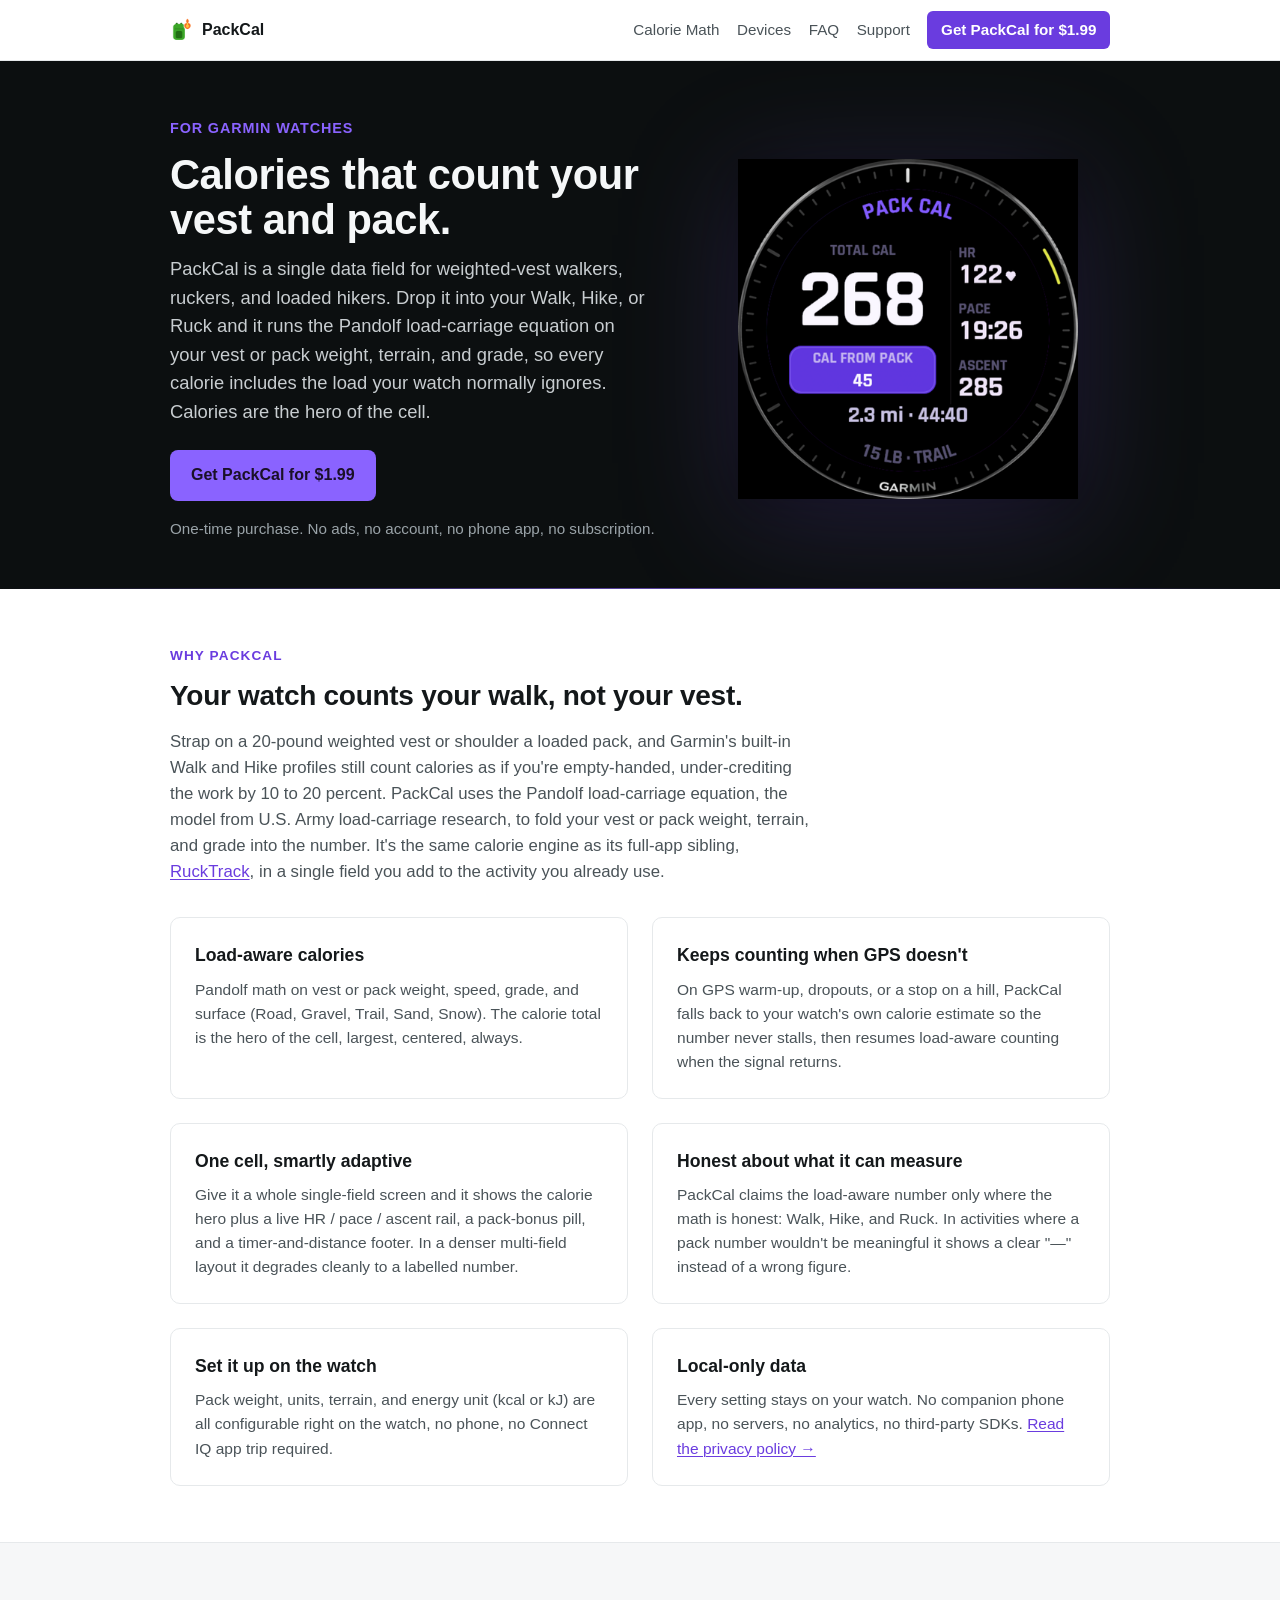
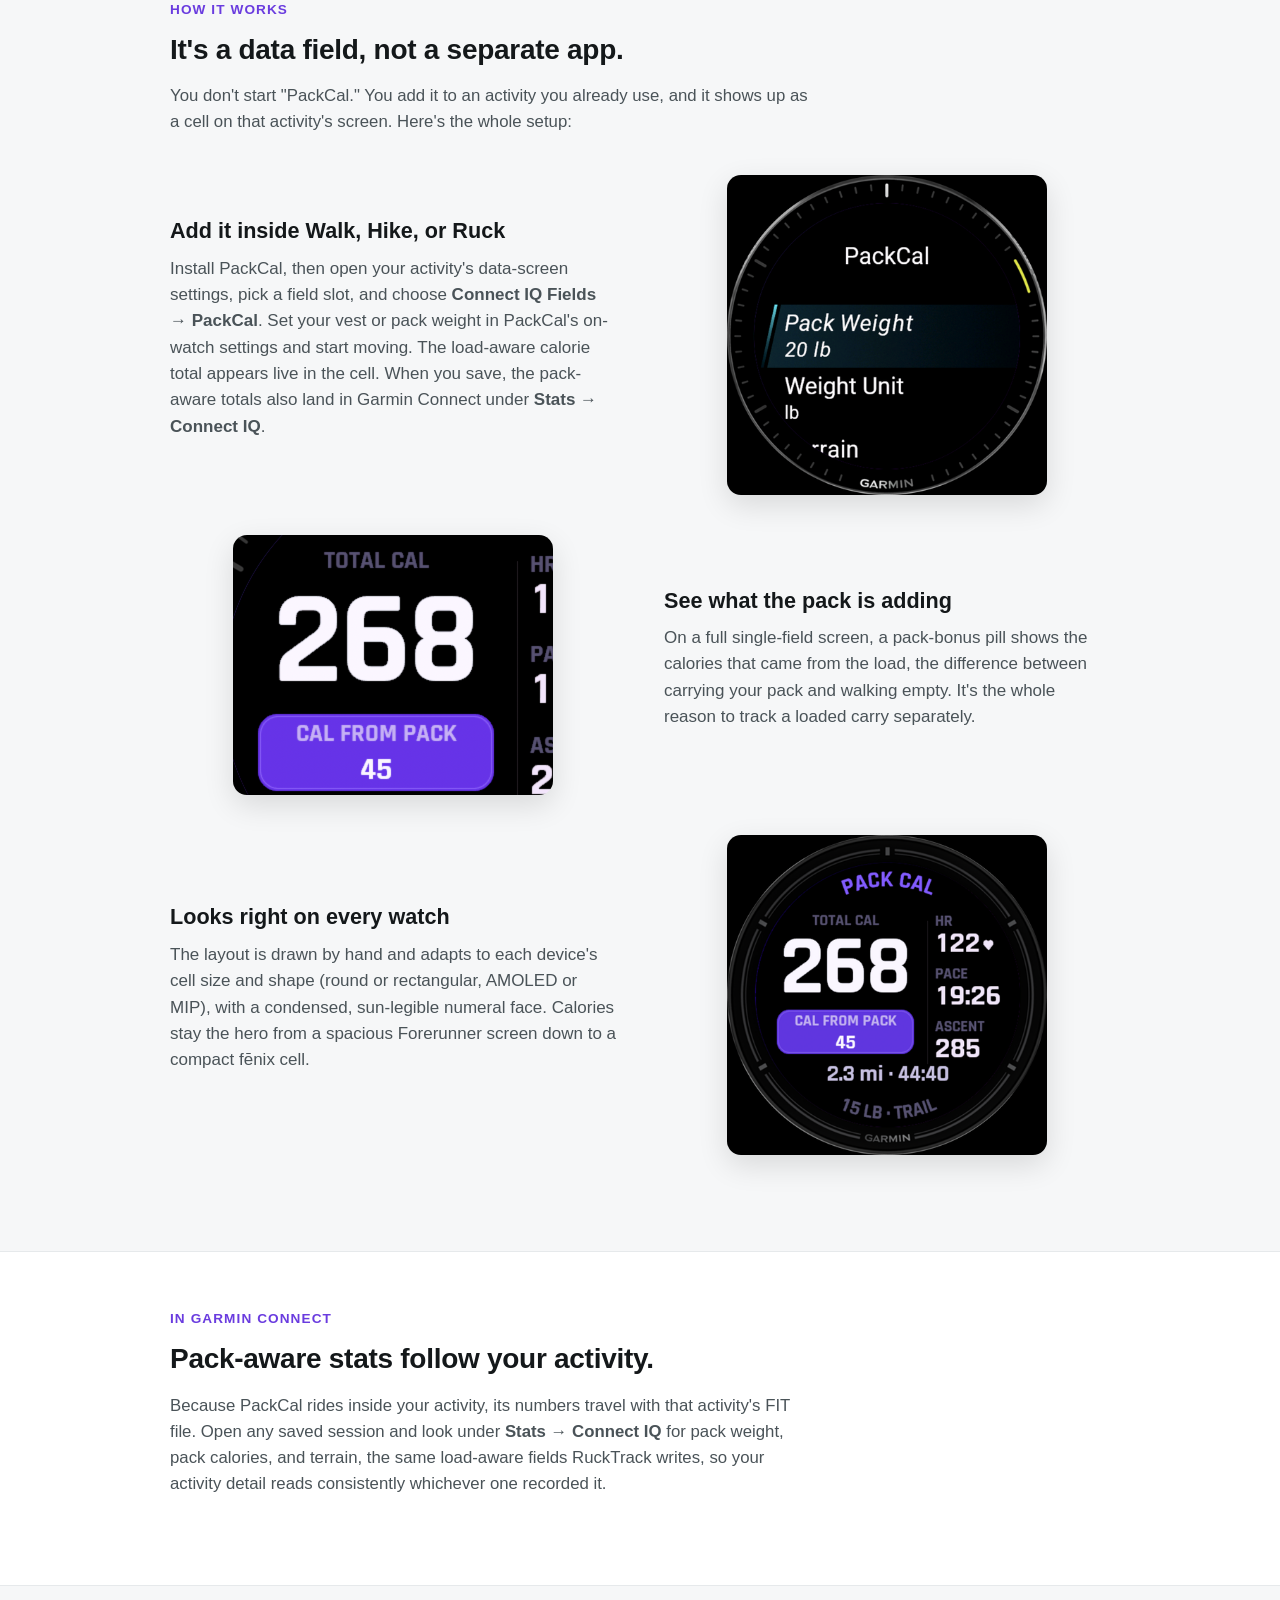
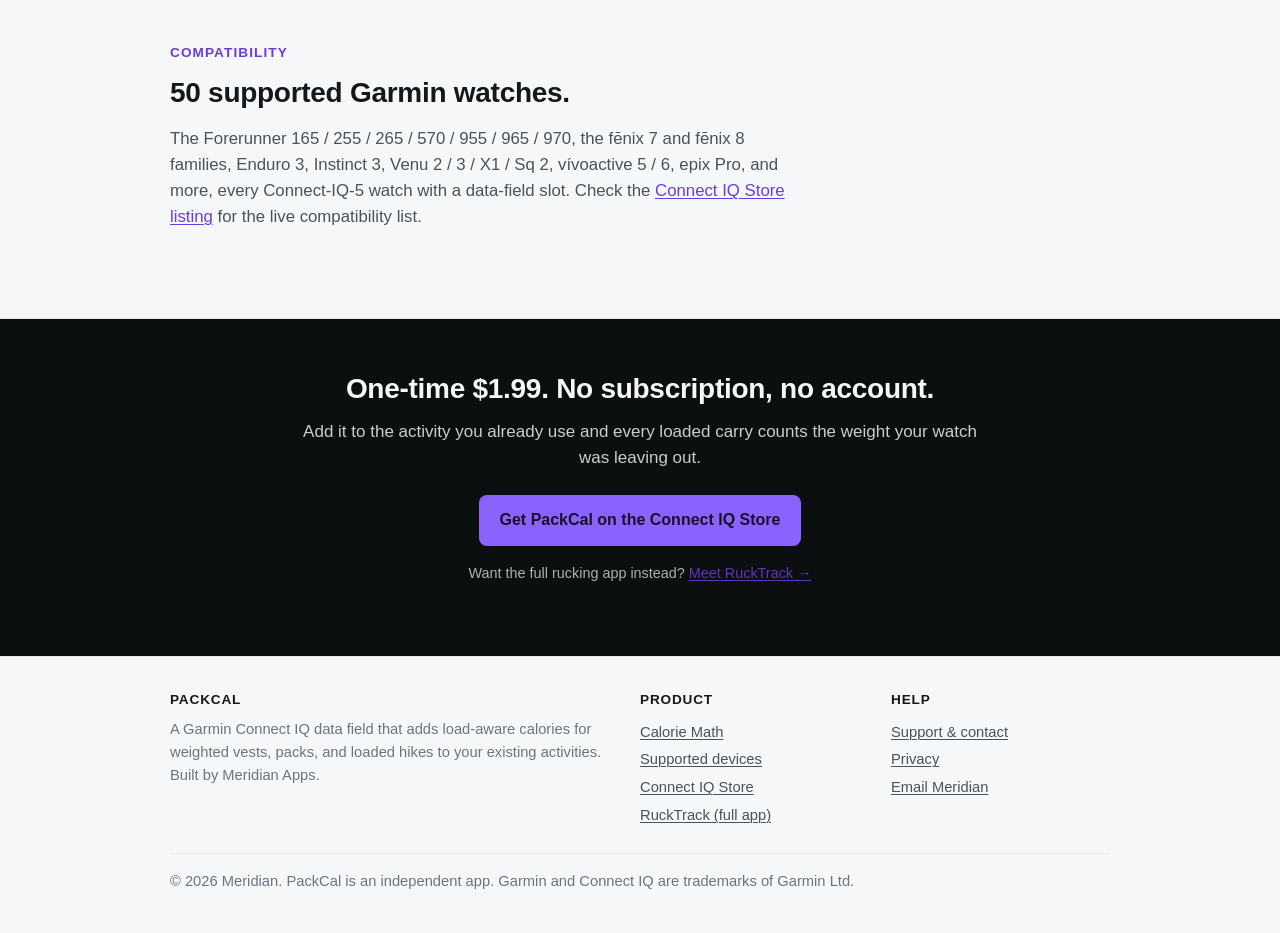
==== commit b4c67c26: "copy: lead the landing with weighted-vest walkers Per the locked "vest-walker first" positioning (an" ====
--- a/index.html
+++ b/index.html
@@ -3,17 +3,17 @@
 <head>
 <meta charset="utf-8">
 <meta name="viewport" content="width=device-width,initial-scale=1">
-<title>PackCal — Load-aware calories for your Garmin, in one data field</title>
-<meta name="description" content="PackCal is a Garmin Connect IQ data field that adds pack- and vest-aware calories to your Hike, Walk, or Ruck. Pandolf load-carriage math, calories as the hero of the cell, FIT export. $1.99 on the Connect IQ Store.">
+<title>PackCal — Weighted-vest and pack calories in one Garmin data field</title>
+<meta name="description" content="PackCal is a Garmin Connect IQ data field that adds weighted-vest and pack calories to your Walk, Hike, or Ruck. Pandolf load-carriage math, calories as the hero of the cell, FIT export. $1.99 on the Connect IQ Store.">
 <link rel="canonical" href="https://meridian-apps.github.io/packcal-docs/">
 <meta property="og:type" content="website">
-<meta property="og:title" content="PackCal — Load-aware calories for your Garmin, in one data field">
-<meta property="og:description" content="Pack- and vest-aware calories via the Pandolf equation, dropped into your existing Hike or Walk. $1.99 on the Connect IQ Store.">
+<meta property="og:title" content="PackCal — Weighted-vest and pack calories in one Garmin data field">
+<meta property="og:description" content="Weighted-vest and pack calories via the Pandolf equation, dropped into your existing Walk or Hike. $1.99 on the Connect IQ Store.">
 <meta property="og:url" content="https://meridian-apps.github.io/packcal-docs/">
 <meta property="og:image" content="https://meridian-apps.github.io/packcal-docs/og-image.png">
 <meta name="twitter:card" content="summary_large_image">
-<meta name="twitter:title" content="PackCal — Load-aware calories for your Garmin, in one data field">
-<meta name="twitter:description" content="Pack- and vest-aware calories via the Pandolf equation, dropped into your existing Hike or Walk.">
+<meta name="twitter:title" content="PackCal — Weighted-vest and pack calories in one Garmin data field">
+<meta name="twitter:description" content="Weighted-vest and pack calories via the Pandolf equation, dropped into your existing Walk or Hike.">
 <meta name="twitter:image" content="https://meridian-apps.github.io/packcal-docs/og-image.png">
 <link rel="icon" type="image/png" href="icon.png">
 <link rel="stylesheet" href="style.css">
@@ -61,8 +61,8 @@
   <div class="hero-inner">
     <div>
       <p class="hero-tag">For Garmin watches</p>
-      <h1>Calories that count your pack.</h1>
-      <p class="hero-lede">PackCal is a single data field you drop into your Hike, Walk, or Ruck. It runs the Pandolf load-carriage equation on your pack weight, terrain, and grade, so every calorie includes the load your watch normally ignores. Calories are the hero of the cell.</p>
+      <h1>Calories that count your vest and pack.</h1>
+      <p class="hero-lede">PackCal is a single data field for weighted-vest walkers, ruckers, and loaded hikers. Drop it into your Walk, Hike, or Ruck and it runs the Pandolf load-carriage equation on your vest or pack weight, terrain, and grade, so every calorie includes the load your watch normally ignores. Calories are the hero of the cell.</p>
       <div class="hero-ctas">
         <a class="btn btn-primary" href="https://apps.garmin.com/apps/2c5c0814-9b91-4dd4-92e8-3e60c0c3a8f1">Get PackCal for $1.99</a>
       </div>
@@ -77,13 +77,13 @@
 <section>
   <div class="wrap">
     <p class="eyebrow">Why PackCal</p>
-    <h2>Your watch's Walk and Hike profiles ignore your pack.</h2>
-    <p class="section-lede">Carry a 35-pound ruck or a weighted vest and Garmin's built-in profiles still count calories as if you're empty-handed, under-crediting the work by 10 to 20 percent. PackCal uses the Pandolf load-carriage equation, the model from U.S. Army load-carriage research, to fold your pack weight, terrain, and grade into the number. It's the same calorie engine as its full-app sibling, <a href="https://meridian-apps.github.io/rucktrack-docs/">RuckTrack</a>, in a single field you can add to the activity you already use.</p>
+    <h2>Your watch counts your walk, not your vest.</h2>
+    <p class="section-lede">Strap on a 20-pound weighted vest or shoulder a loaded pack, and Garmin's built-in Walk and Hike profiles still count calories as if you're empty-handed, under-crediting the work by 10 to 20 percent. PackCal uses the Pandolf load-carriage equation, the model from U.S. Army load-carriage research, to fold your vest or pack weight, terrain, and grade into the number. It's the same calorie engine as its full-app sibling, <a href="https://meridian-apps.github.io/rucktrack-docs/">RuckTrack</a>, in a single field you add to the activity you already use.</p>
 
     <div class="feature-grid">
       <div class="feature-card">
         <h3>Load-aware calories</h3>
-        <p>Pandolf math on pack weight, speed, grade, and surface (Road, Gravel, Trail, Sand, Snow). The calorie total is the hero of the cell, largest, centered, always.</p>
+        <p>Pandolf math on vest or pack weight, speed, grade, and surface (Road, Gravel, Trail, Sand, Snow). The calorie total is the hero of the cell, largest, centered, always.</p>
       </div>
       <div class="feature-card">
         <h3>Keeps counting when GPS doesn't</h3>
@@ -117,8 +117,8 @@
 
     <div class="row">
       <div class="row-text">
-        <h3>Add it inside Hike, Walk, or Ruck</h3>
-        <p>Install PackCal, then open your activity's data-screen settings, pick a field slot, and choose <strong>Connect IQ Fields &rarr; PackCal</strong>. Set your pack weight in PackCal's on-watch settings and start moving. The load-aware calorie total appears live in the cell. When you save, the pack-aware totals also land in Garmin Connect under <strong>Stats &rarr; Connect IQ</strong>.</p>
+        <h3>Add it inside Walk, Hike, or Ruck</h3>
+        <p>Install PackCal, then open your activity's data-screen settings, pick a field slot, and choose <strong>Connect IQ Fields &rarr; PackCal</strong>. Set your vest or pack weight in PackCal's on-watch settings and start moving. The load-aware calorie total appears live in the cell. When you save, the pack-aware totals also land in Garmin Connect under <strong>Stats &rarr; Connect IQ</strong>.</p>
       </div>
       <div class="row-shot">
         <img src="assets/screenshots/3-on-watch-settings.png" alt="PackCal on-watch settings: pack weight, units, terrain, all editable on the watch">
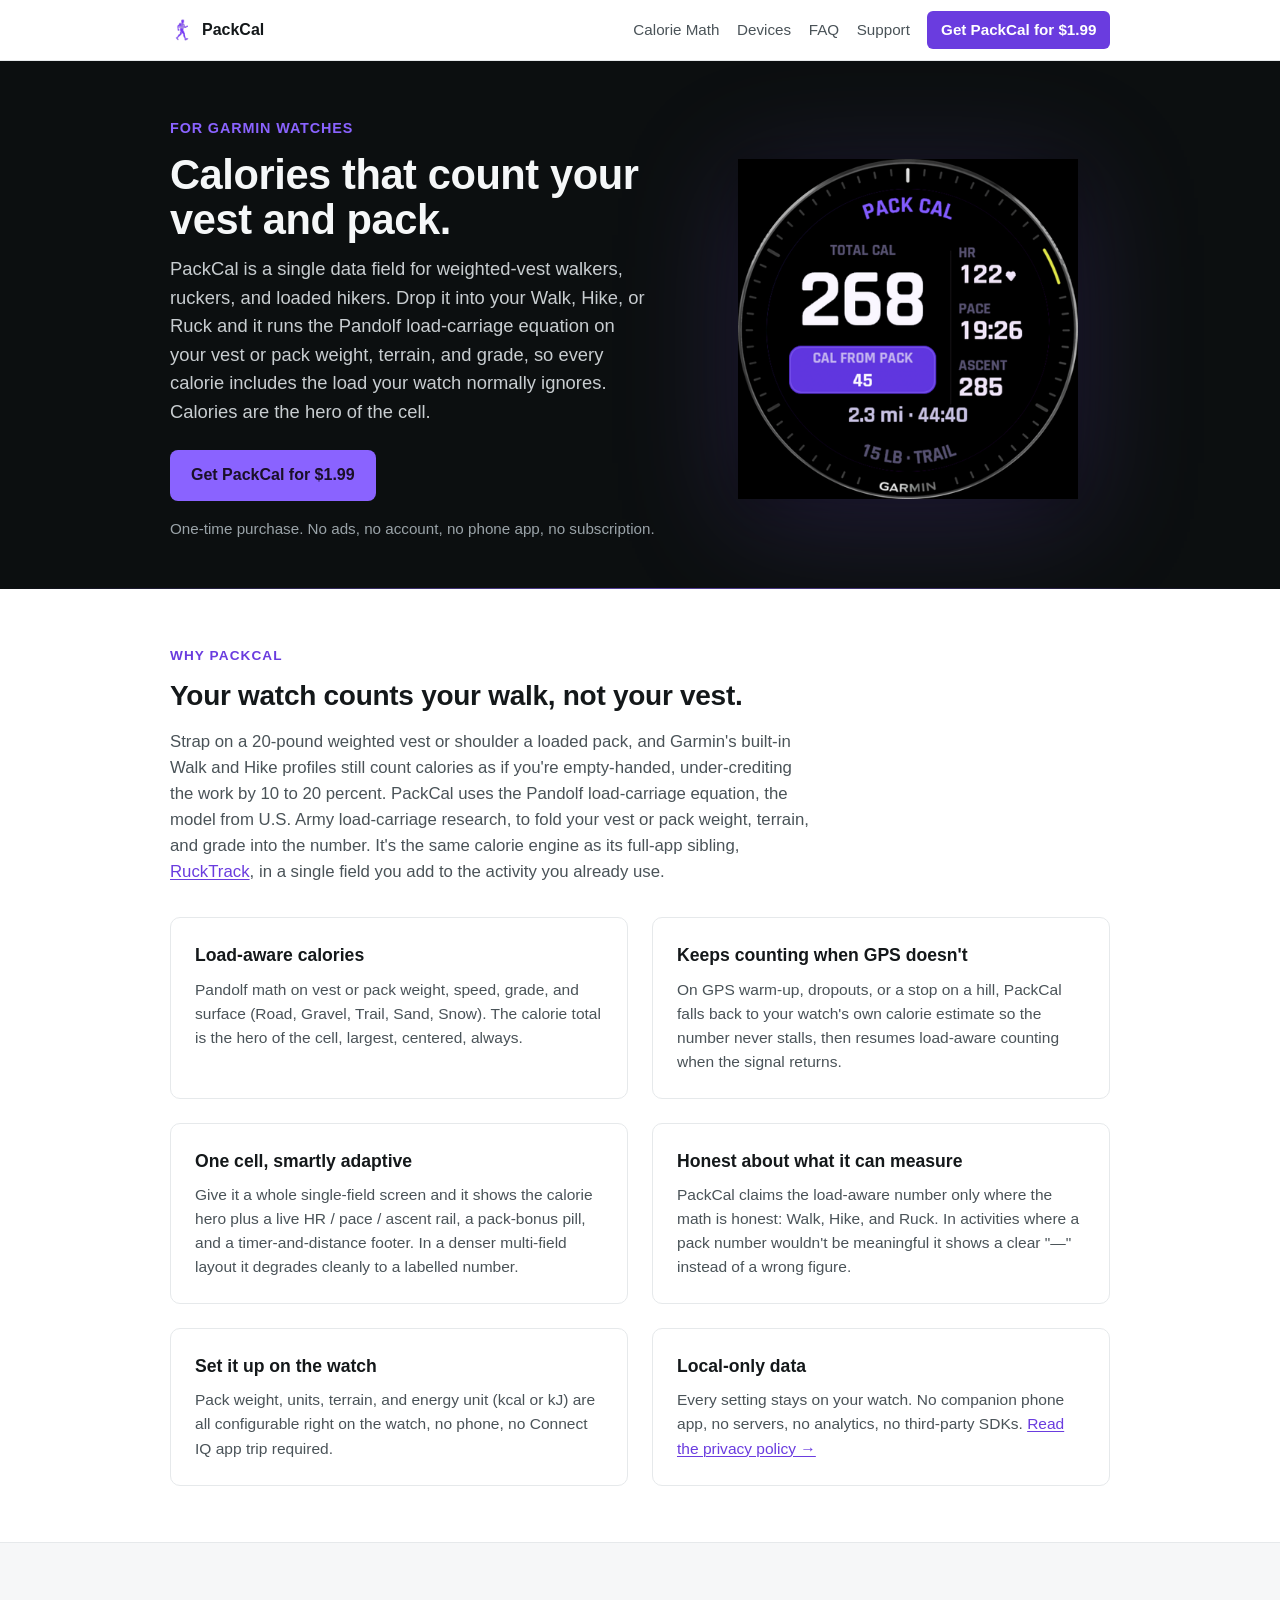
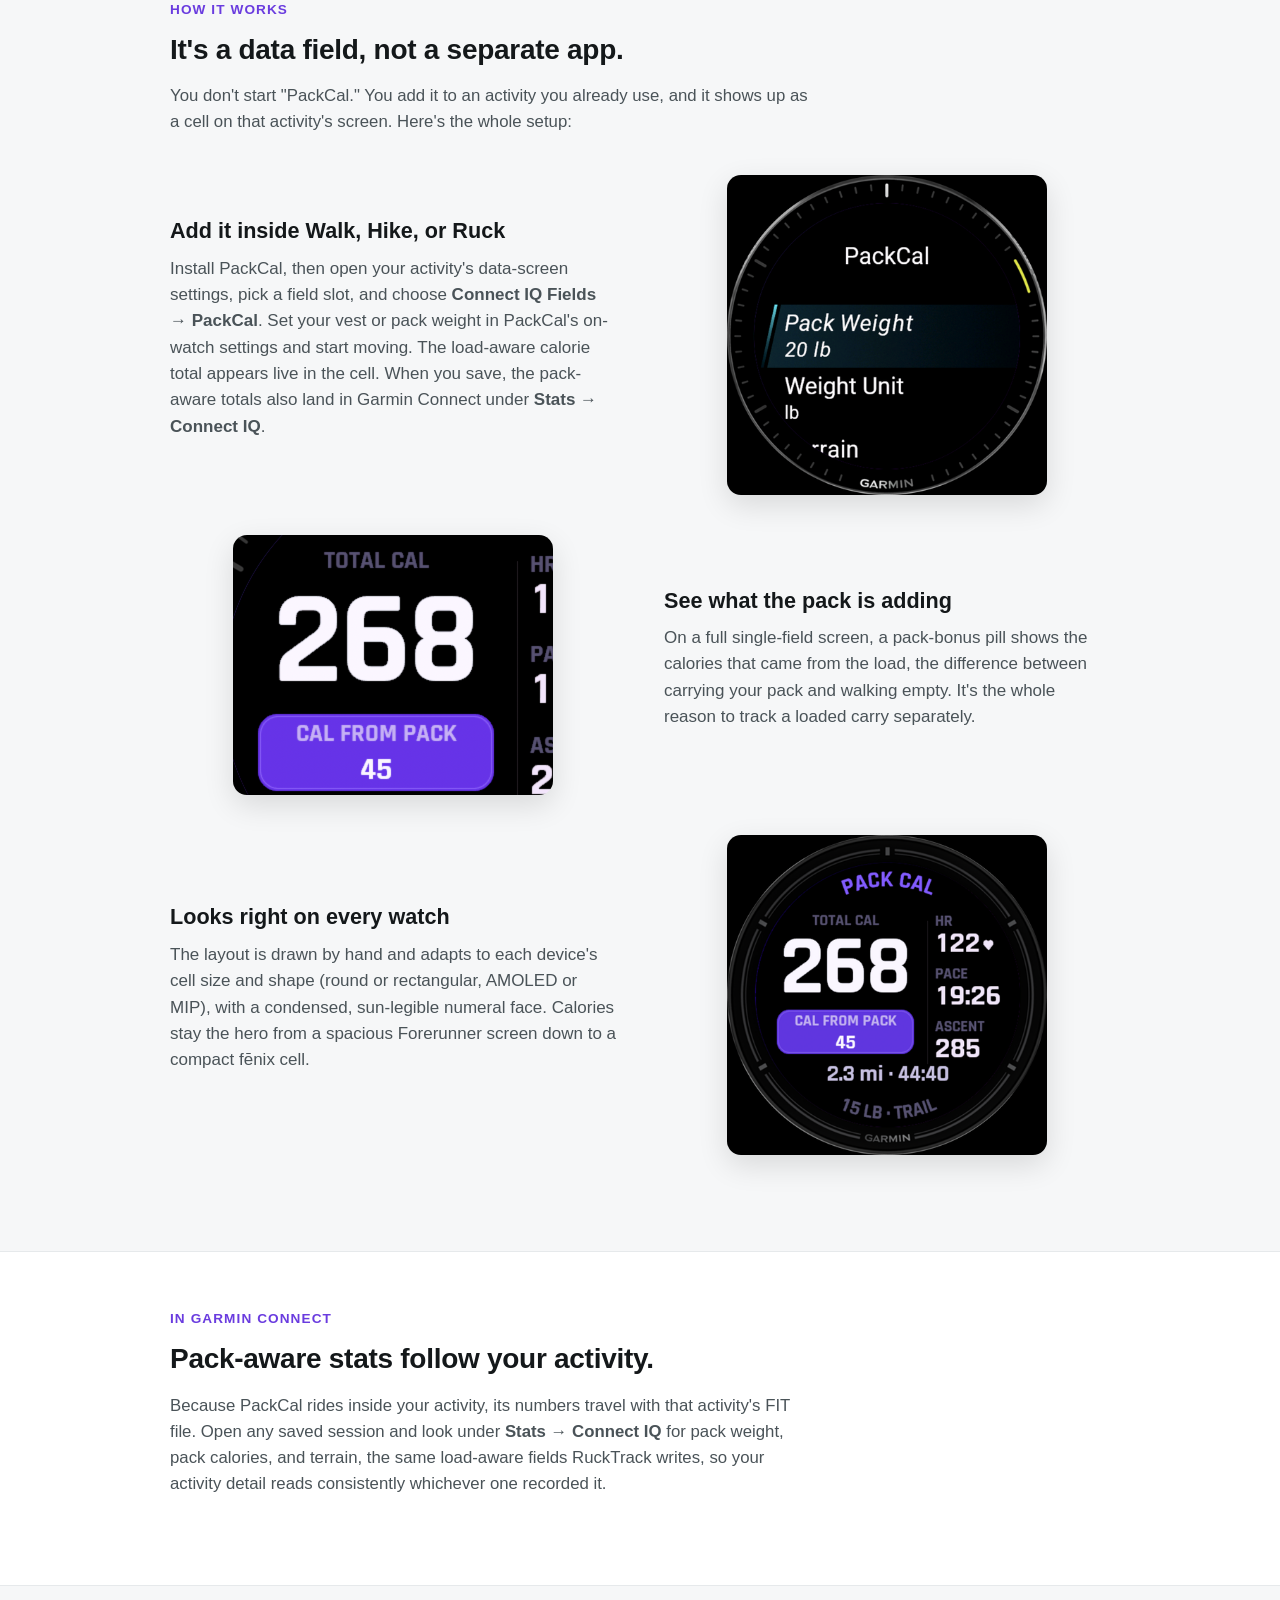
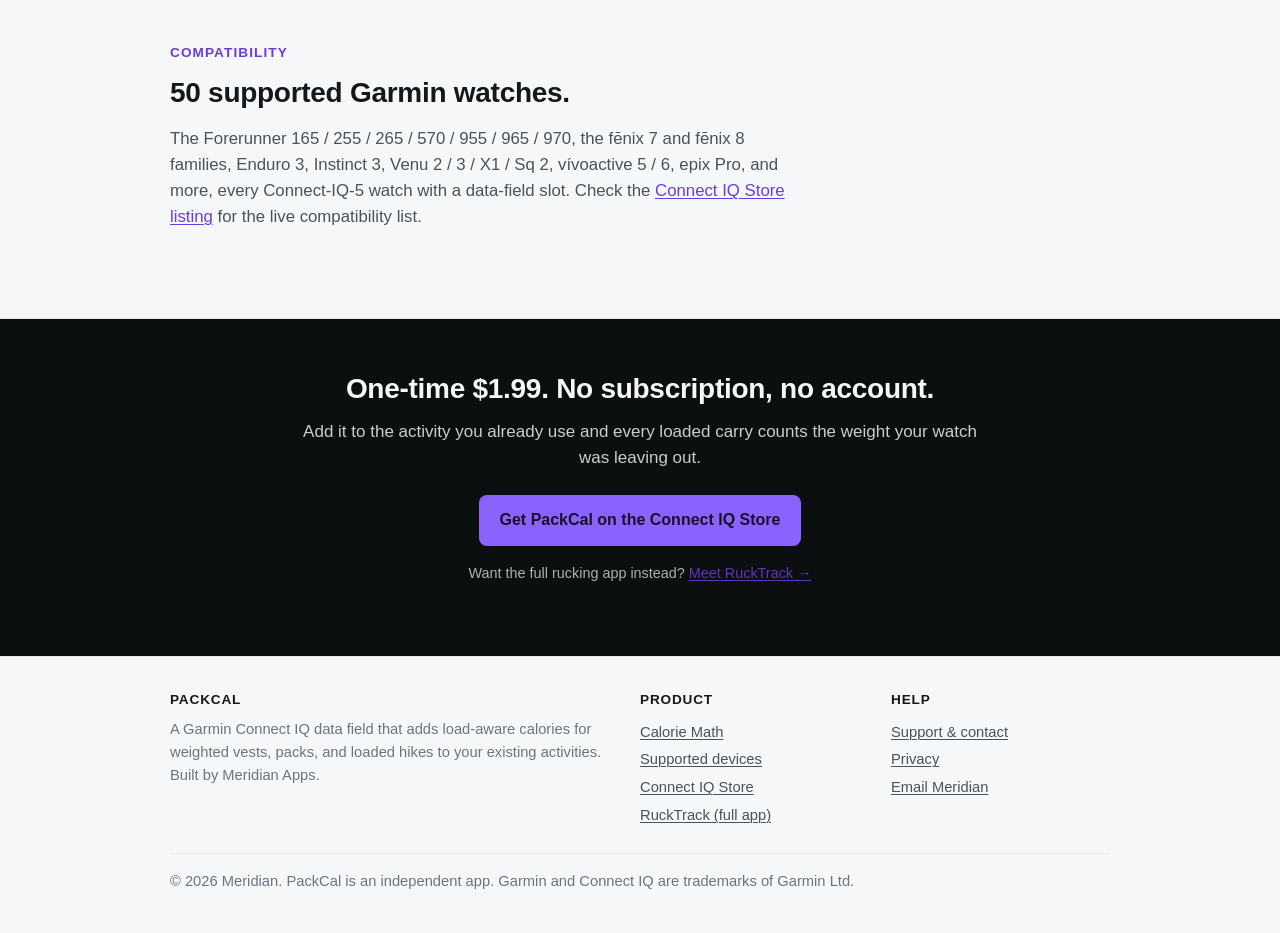
==== commit 54b959dd: "links: point store CTAs at the live listing UUID (809c953d) PackCal is live. Garmin assigned prod Ap" ====
--- a/index.html
+++ b/index.html
@@ -27,7 +27,7 @@
   "operatingSystem": "Garmin Connect IQ",
   "description": "A Garmin Connect IQ data field that adds load-aware calories (weighted vest, pack, loaded hike) to your existing activities via the Pandolf equation. Calories as the hero of the cell, FIT export, on-watch settings.",
   "url": "https://meridian-apps.github.io/packcal-docs/",
-  "downloadUrl": "https://apps.garmin.com/apps/2c5c0814-9b91-4dd4-92e8-3e60c0c3a8f1",
+  "downloadUrl": "https://apps.garmin.com/apps/809c953d-9547-49d3-9949-c27ad3a5c218",
   "image": "https://meridian-apps.github.io/packcal-docs/og-image.png",
   "offers": {
     "@type": "Offer",
@@ -52,7 +52,7 @@
       <a href="devices.html">Devices</a>
       <a href="faq.html">FAQ</a>
       <a href="support.html">Support</a>
-      <a class="topnav-cta" href="https://apps.garmin.com/apps/2c5c0814-9b91-4dd4-92e8-3e60c0c3a8f1">Get PackCal for $1.99</a>
+      <a class="topnav-cta" href="https://apps.garmin.com/apps/809c953d-9547-49d3-9949-c27ad3a5c218">Get PackCal for $1.99</a>
     </div>
   </div>
 </nav>
@@ -64,7 +64,7 @@
       <h1>Calories that count your vest and pack.</h1>
       <p class="hero-lede">PackCal is a single data field for weighted-vest walkers, ruckers, and loaded hikers. Drop it into your Walk, Hike, or Ruck and it runs the Pandolf load-carriage equation on your vest or pack weight, terrain, and grade, so every calorie includes the load your watch normally ignores. Calories are the hero of the cell.</p>
       <div class="hero-ctas">
-        <a class="btn btn-primary" href="https://apps.garmin.com/apps/2c5c0814-9b91-4dd4-92e8-3e60c0c3a8f1">Get PackCal for $1.99</a>
+        <a class="btn btn-primary" href="https://apps.garmin.com/apps/809c953d-9547-49d3-9949-c27ad3a5c218">Get PackCal for $1.99</a>
       </div>
       <p class="hero-price">One-time purchase. No ads, no account, no phone app, no subscription.</p>
     </div>
@@ -159,7 +159,7 @@
   <div class="wrap">
     <p class="eyebrow">Compatibility</p>
     <h2>50 supported Garmin watches.</h2>
-    <p class="section-lede">The Forerunner 165 / 255 / 265 / 570 / 955 / 965 / 970, the fēnix 7 and fēnix 8 families, Enduro 3, Instinct 3, Venu 2 / 3 / X1 / Sq 2, vívoactive 5 / 6, epix Pro, and more, every Connect-IQ-5 watch with a data-field slot. Check the <a href="https://apps.garmin.com/apps/2c5c0814-9b91-4dd4-92e8-3e60c0c3a8f1">Connect IQ Store listing</a> for the live compatibility list.</p>
+    <p class="section-lede">The Forerunner 165 / 255 / 265 / 570 / 955 / 965 / 970, the fēnix 7 and fēnix 8 families, Enduro 3, Instinct 3, Venu 2 / 3 / X1 / Sq 2, vívoactive 5 / 6, epix Pro, and more, every Connect-IQ-5 watch with a data-field slot. Check the <a href="https://apps.garmin.com/apps/809c953d-9547-49d3-9949-c27ad3a5c218">Connect IQ Store listing</a> for the live compatibility list.</p>
   </div>
 </section>
 
@@ -167,7 +167,7 @@
   <div class="wrap-narrow">
     <h2>One-time $1.99. No subscription, no account.</h2>
     <p>Add it to the activity you already use and every loaded carry counts the weight your watch was leaving out.</p>
-    <a class="btn btn-primary" href="https://apps.garmin.com/apps/2c5c0814-9b91-4dd4-92e8-3e60c0c3a8f1">Get PackCal on the Connect IQ Store</a>
+    <a class="btn btn-primary" href="https://apps.garmin.com/apps/809c953d-9547-49d3-9949-c27ad3a5c218">Get PackCal on the Connect IQ Store</a>
     <p style="margin-top: 1rem; font-size: 0.9rem; opacity: 0.85;">Want the full rucking app instead? <a href="https://meridian-apps.github.io/rucktrack-docs/">Meet RuckTrack &rarr;</a></p>
   </div>
 </section>
@@ -184,7 +184,7 @@
         <ul>
           <li><a href="calorie-math.html">Calorie Math</a></li>
           <li><a href="devices.html">Supported devices</a></li>
-          <li><a href="https://apps.garmin.com/apps/2c5c0814-9b91-4dd4-92e8-3e60c0c3a8f1">Connect IQ Store</a></li>
+          <li><a href="https://apps.garmin.com/apps/809c953d-9547-49d3-9949-c27ad3a5c218">Connect IQ Store</a></li>
           <li><a href="https://meridian-apps.github.io/rucktrack-docs/">RuckTrack (full app)</a></li>
         </ul>
       </div>
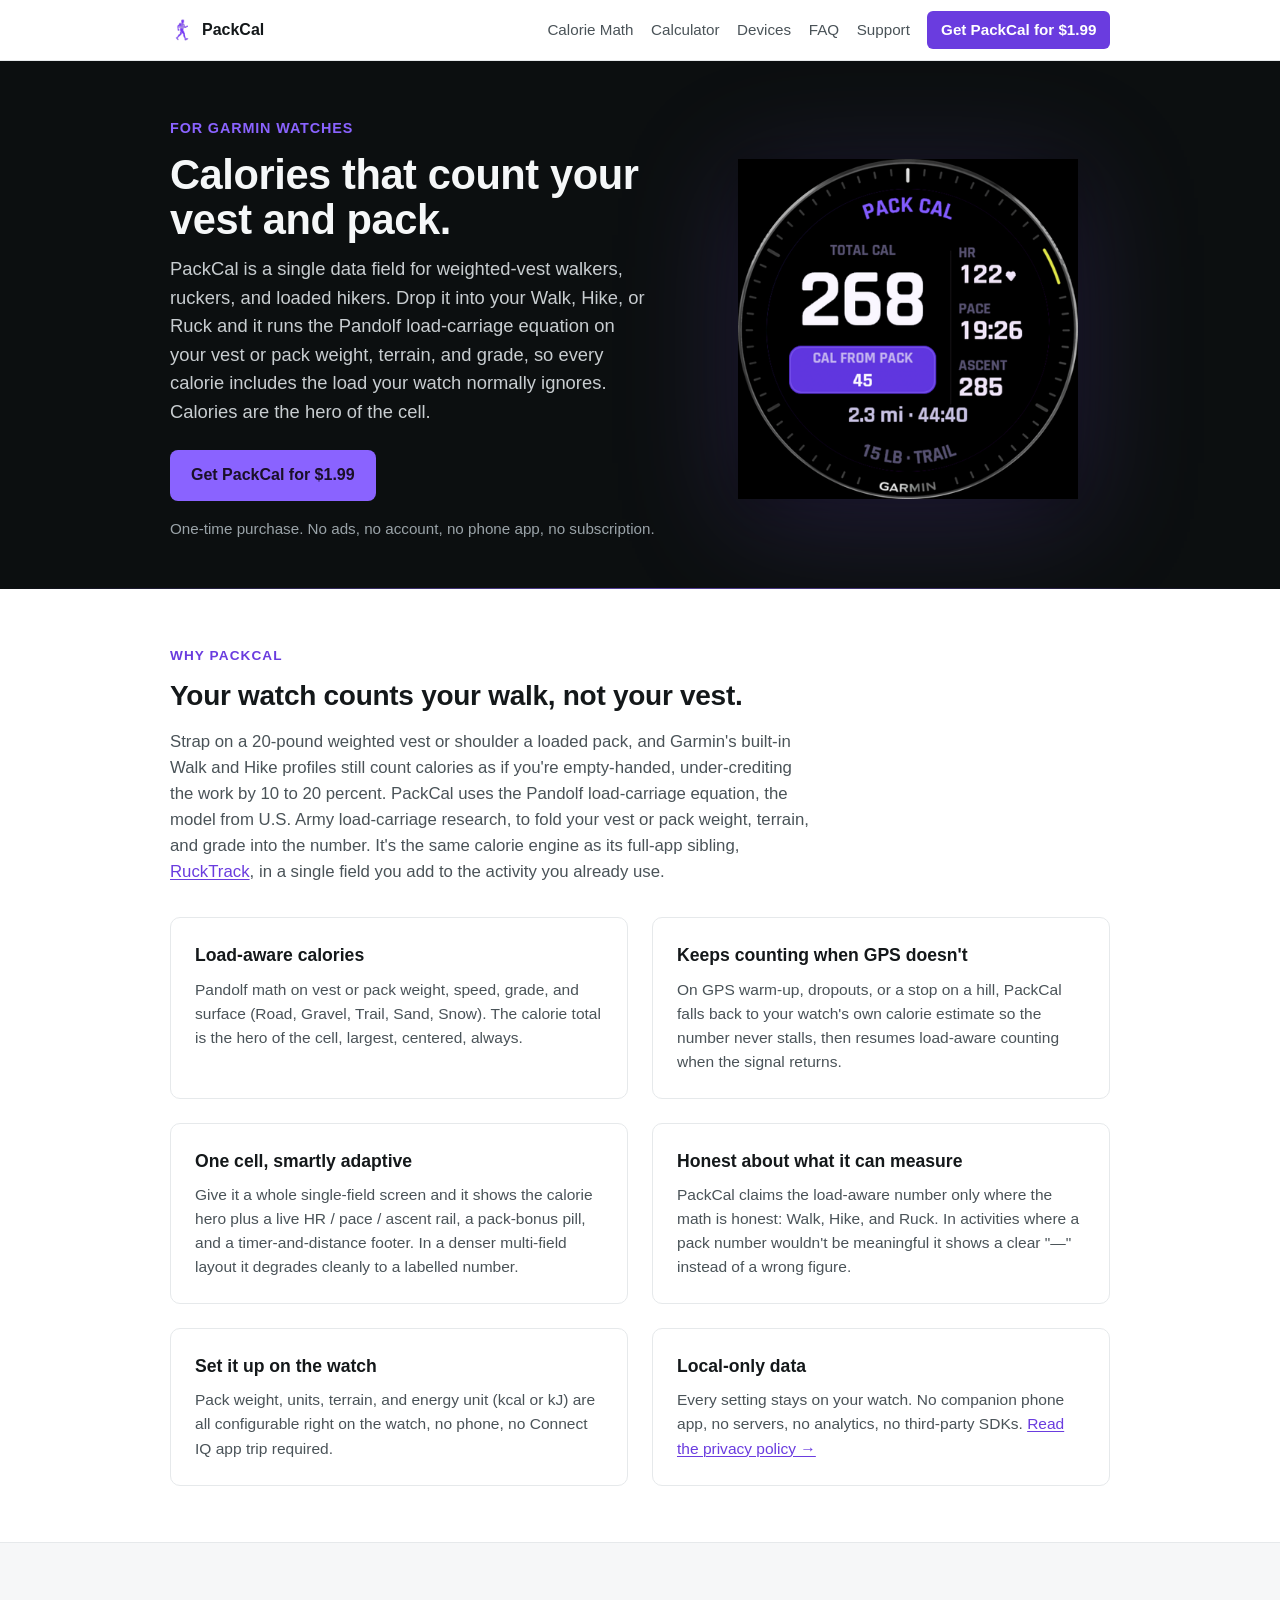
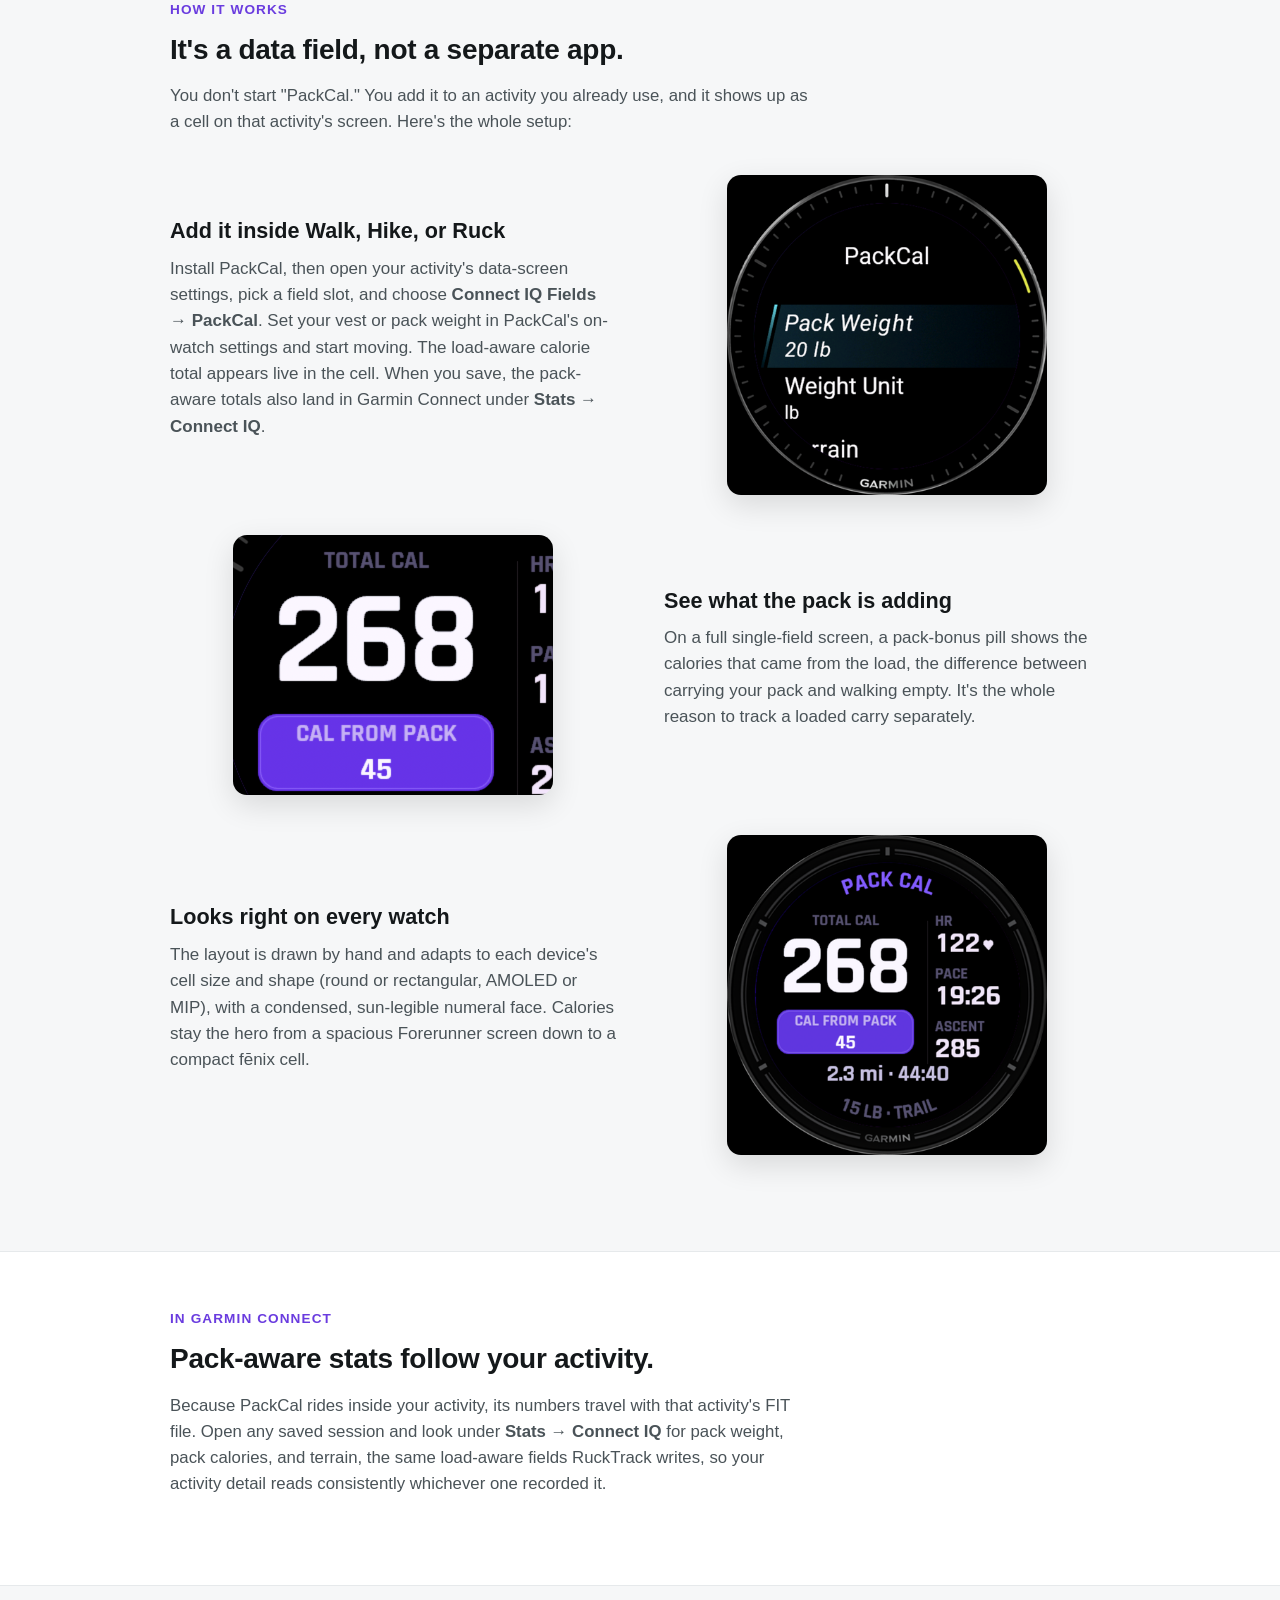
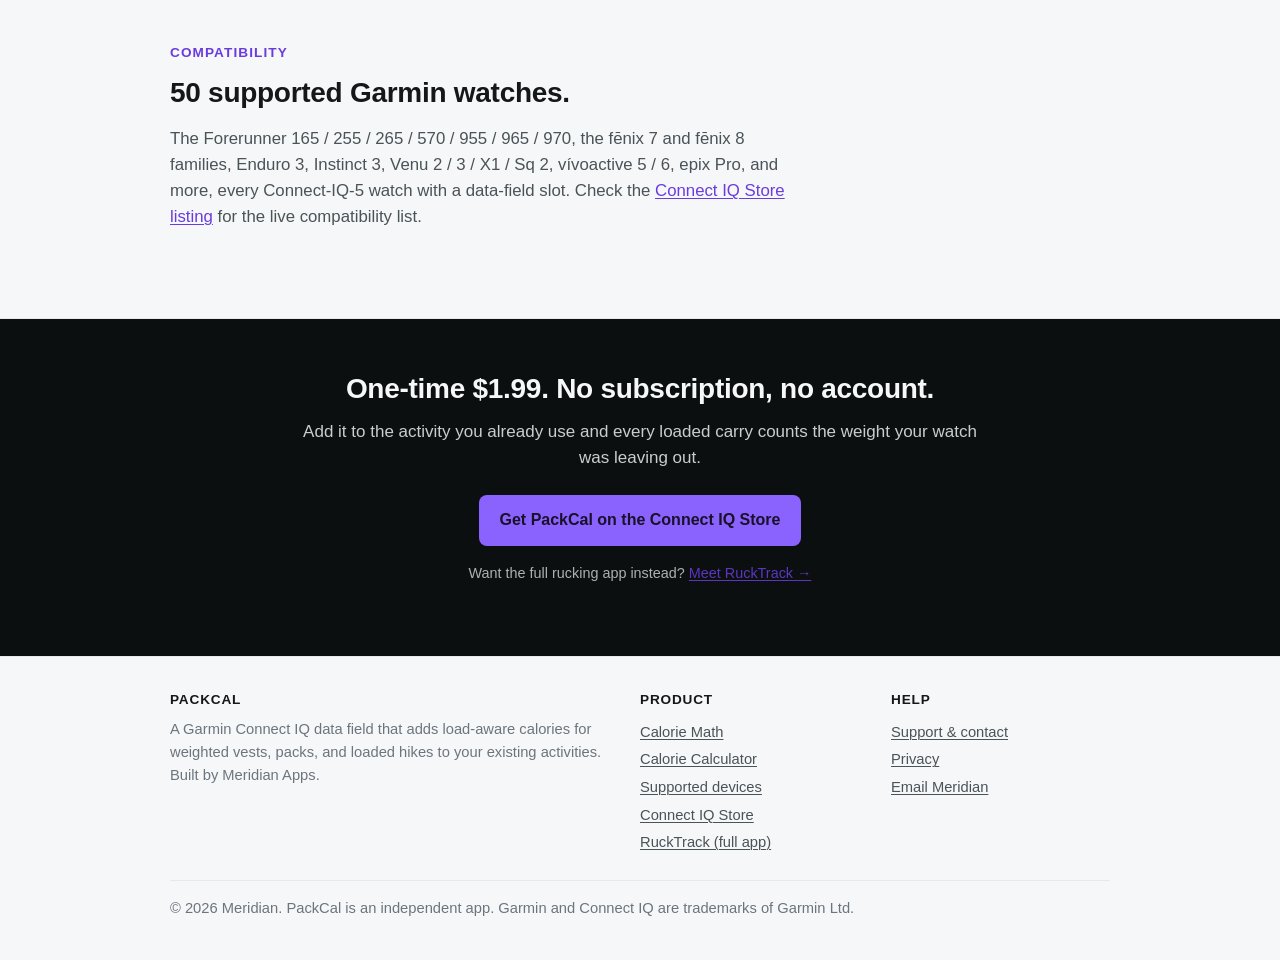
==== commit 6a3fb3f2: "calc: add the Pandolf calorie calculator (outdoor, vest-first) Mirrors rucktrack-docs/calculator.htm" ====
--- a/index.html
+++ b/index.html
@@ -49,6 +49,7 @@
     <a class="topnav-brand" href="./"><img src="icon.png" alt=""> PackCal</a>
     <div class="topnav-links">
       <a href="calorie-math.html">Calorie Math</a>
+      <a href="calculator.html">Calculator</a>
       <a href="devices.html">Devices</a>
       <a href="faq.html">FAQ</a>
       <a href="support.html">Support</a>
@@ -183,6 +184,7 @@
         <h5>Product</h5>
         <ul>
           <li><a href="calorie-math.html">Calorie Math</a></li>
+          <li><a href="calculator.html">Calorie Calculator</a></li>
           <li><a href="devices.html">Supported devices</a></li>
           <li><a href="https://apps.garmin.com/apps/809c953d-9547-49d3-9949-c27ad3a5c218">Connect IQ Store</a></li>
           <li><a href="https://meridian-apps.github.io/rucktrack-docs/">RuckTrack (full app)</a></li>
